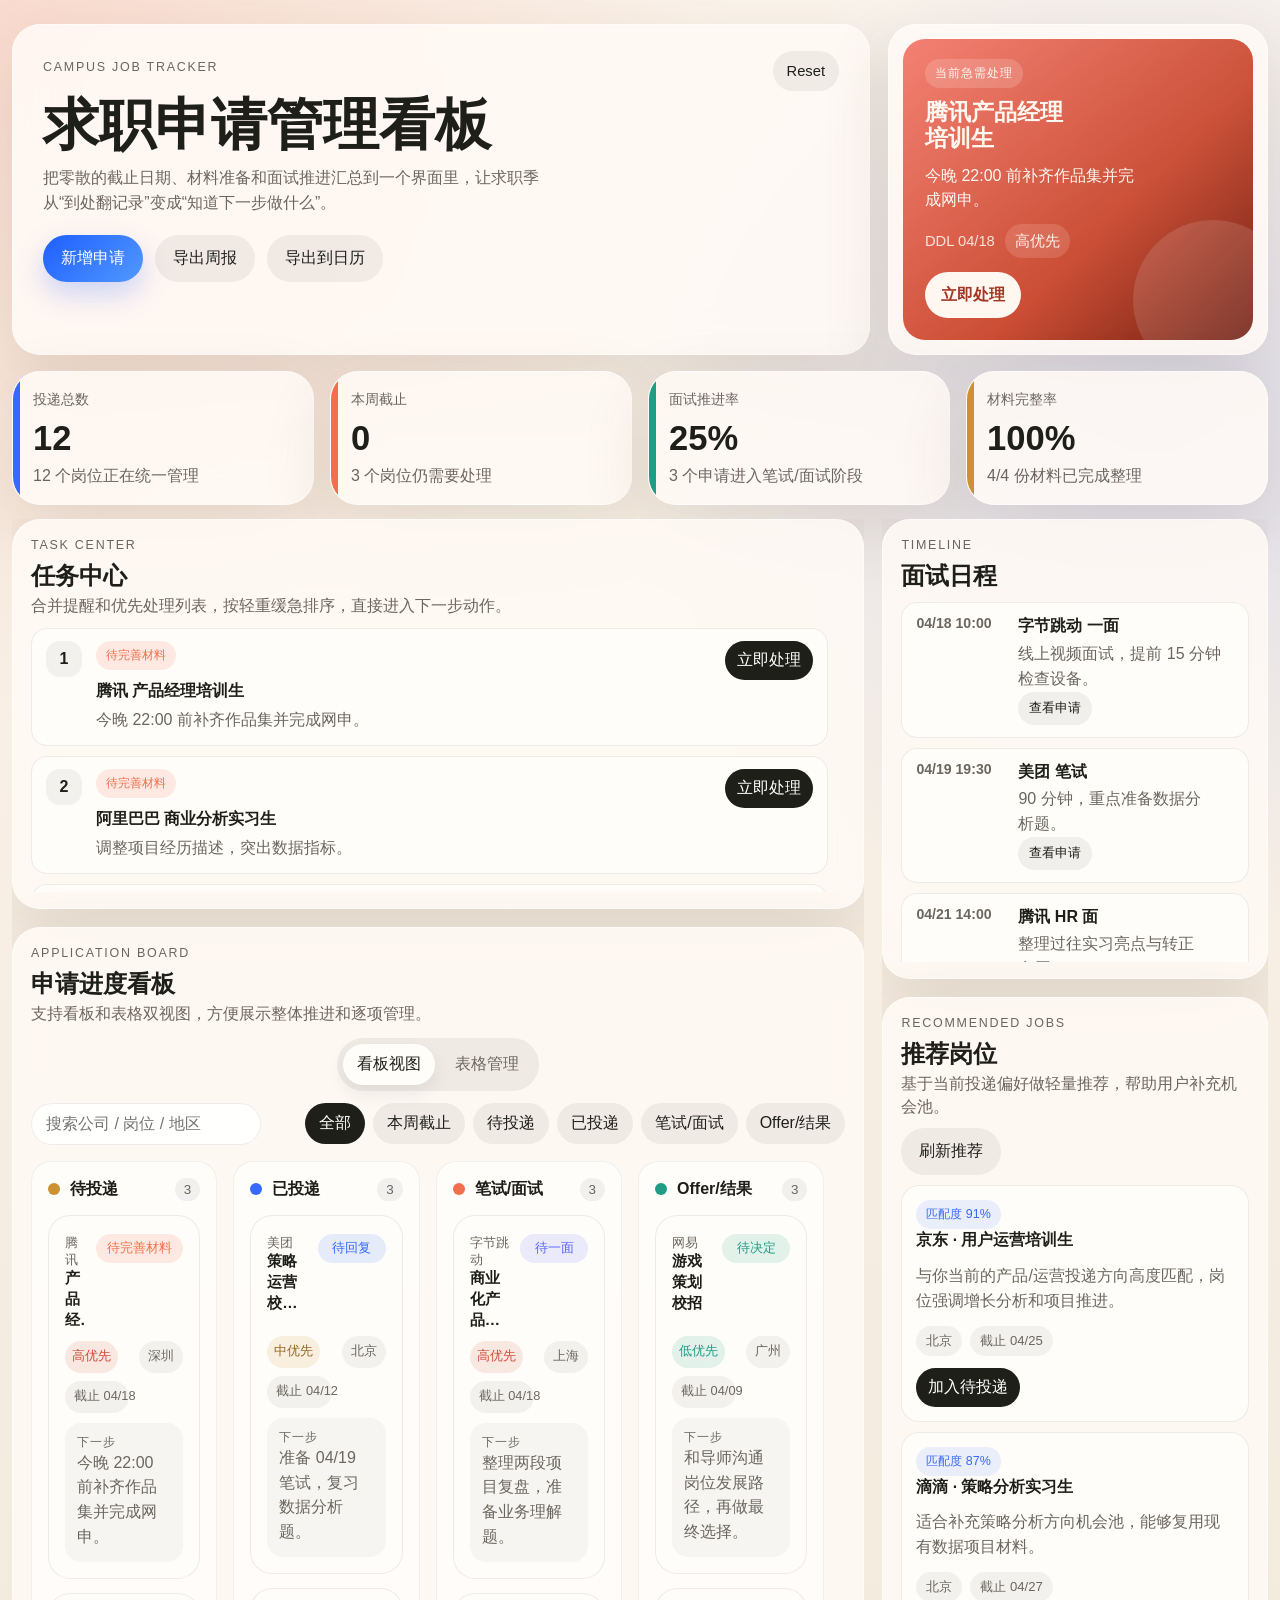
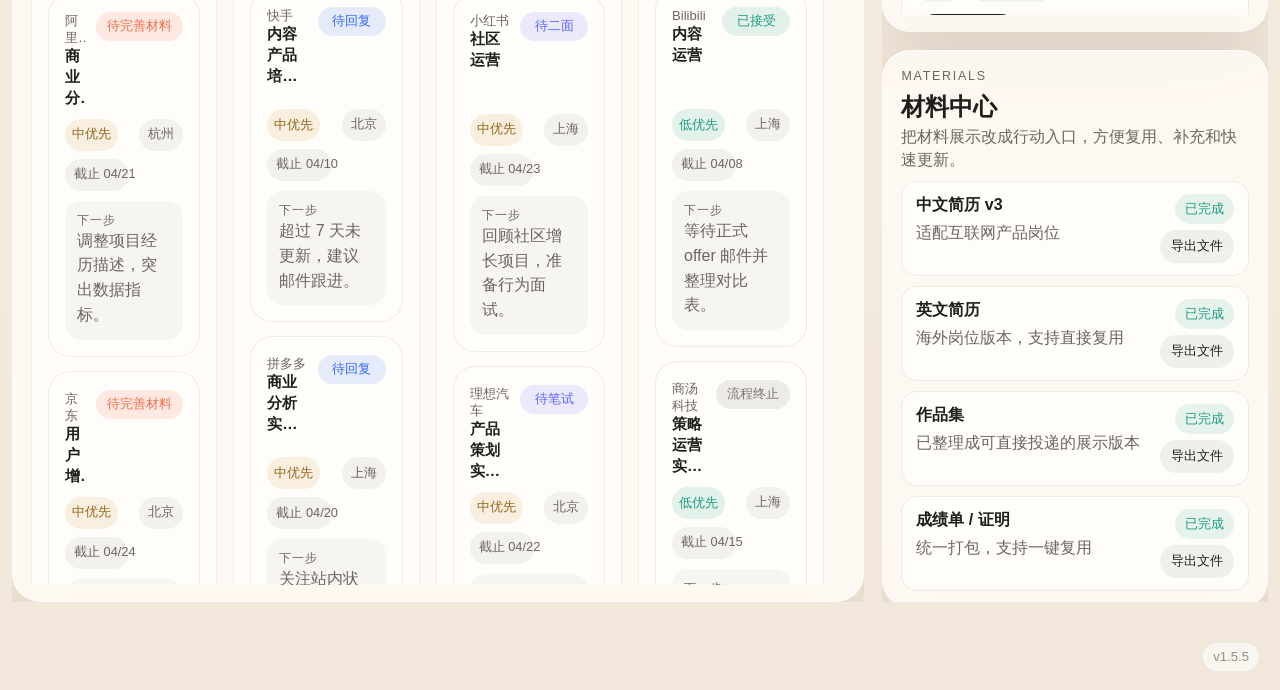
==== index.html @ 7c53e9f1 "v1.5.5" ====
<!DOCTYPE html>
<html lang="zh-CN">
  <head>
    <meta charset="UTF-8" />
    <meta name="viewport" content="width=device-width, initial-scale=1.0" />
    <title>求职申请管理看板</title>
    <link rel="stylesheet" href="./styles.css" />
  </head>
  <body>
    <div class="page-shell">
      <header class="hero">
        <div class="hero__copy">
          <div class="hero__topbar">
            <p class="eyebrow">Campus Job Tracker</p>
            <button class="ghost-btn ghost-btn--compact" id="restoreDefaultsBtn" type="button">Reset</button>
          </div>
          <h1>求职申请管理看板</h1>
          <p class="hero__lead">
            把零散的截止日期、材料准备和面试推进汇总到一个界面里，让求职季从“到处翻记录”变成“知道下一步做什么”。
          </p>
          <div class="hero__actions">
            <button class="primary-btn" id="addApplicationBtn" type="button">新增申请</button>
            <button class="ghost-btn" id="exportReportBtn" type="button">导出周报</button>
            <button class="ghost-btn" id="exportCalendarBtn" type="button">导出到日历</button>
          </div>
        </div>

        <aside class="hero__panel">
          <div class="pulse-card">
            <span class="pulse-card__label">当前急需处理</span>
            <strong id="urgentCardTitle">腾讯产品经理培训生</strong>
            <p id="urgentCardDesc">距离网申截止还有 18 小时，作品集仍待上传。</p>
            <div class="pulse-card__meta">
              <span id="urgentCardDeadline">DDL 04/18</span>
              <span class="pulse-card__priority" id="urgentCardPriority">高优先</span>
            </div>
            <div class="pulse-card__actions">
              <button class="pulse-btn" id="focusUrgentBtn" type="button">立即处理</button>
            </div>
          </div>
        </aside>
      </header>

      <main class="dashboard">
        <section class="metrics" aria-label="核心指标">
          <article class="metric-card metric-card--interactive accent-blue" data-metric-filter="all" role="button" tabindex="0">
            <span class="metric-card__label">投递总数</span>
            <strong id="metricTotalValue">0</strong>
            <p id="metricTotalDesc">当前看板中的全部申请岗位</p>
          </article>
          <article class="metric-card metric-card--interactive accent-coral" data-metric-filter="week" role="button" tabindex="0">
            <span class="metric-card__label">本周截止</span>
            <strong id="metricDeadlineValue">0</strong>
            <p id="metricDeadlineDesc">本周内到期的申请岗位</p>
          </article>
          <article class="metric-card metric-card--interactive accent-mint" data-metric-filter="interview" role="button" tabindex="0">
            <span class="metric-card__label">面试推进率</span>
            <strong id="metricInterviewValue">0%</strong>
            <p id="metricInterviewDesc">进入笔试/面试阶段的申请占比</p>
          </article>
          <article class="metric-card accent-gold">
            <span class="metric-card__label">材料完整率</span>
            <strong id="metricMaterialsValue">0%</strong>
            <p id="metricMaterialsDesc">全部申请材料的完成进度</p>
          </article>
        </section>

        <section class="workspace-grid">
          <div class="left-rail">
            <section class="panel" id="taskCenterPanel">
              <div class="panel__head">
                <div>
                  <p class="section-kicker">Task Center</p>
                  <h2>任务中心</h2>
                  <p class="panel__subcopy">合并提醒和优先处理列表，按轻重缓急排序，直接进入下一步动作。</p>
                </div>
              </div>
              <div class="task-list" id="taskList"></div>
            </section>

            <section class="panel" id="applicationBoardPanel">
              <div class="panel__head">
                <div class="panel__title-block">
                  <p class="section-kicker">Application Board</p>
                  <h2>申请进度看板</h2>
                  <p class="panel__subcopy">支持看板和表格双视图，方便展示整体推进和逐项管理。</p>
                </div>
                <div class="panel__controls">
                  <div class="view-switch" id="viewSwitch">
                    <button class="view-switch__btn active" data-view="board" type="button">看板视图</button>
                    <button class="view-switch__btn" data-view="table" type="button">表格管理</button>
                  </div>
                </div>
              </div>

              <div class="data-view is-active" id="boardView">
                <div class="board-swipe-hint" aria-hidden="true">
                  <span class="board-swipe-hint__icon">↔</span>
                  <span>左右滑动查看不同申请阶段</span>
                </div>
                <div class="board-scroll">
                  <div class="board" id="board"></div>
                </div>
              </div>

              <div class="data-view" id="tableView">
                <div class="toolbar toolbar--table">
                  <input id="searchInput" type="search" placeholder="搜索公司 / 岗位 / 地区" />
                  <div class="chip-group" id="filterGroup">
                    <button class="chip active" data-filter="all" type="button">全部</button>
                    <button class="chip" data-filter="wishlist" type="button">待投递</button>
                    <button class="chip" data-filter="applied" type="button">已投递</button>
                    <button class="chip" data-filter="interview" type="button">笔试/面试</button>
                    <button class="chip" data-filter="offer" type="button">Offer/结果</button>
                  </div>
                </div>
                <div class="table-shell">
                  <table class="application-table">
                    <thead>
                      <tr>
                        <th>公司</th>
                        <th>岗位 / 工作</th>
                        <th>
                          <button class="table-sort" data-sort-key="deadline" type="button">
                            Due Date
                            <span class="table-sort__icon" data-sort-icon="deadline">↕</span>
                          </button>
                        </th>
                        <th>
                          <button class="table-sort" data-sort-key="stage" type="button">
                            进度
                            <span class="table-sort__icon" data-sort-icon="stage">↕</span>
                          </button>
                        </th>
                        <th>下一步</th>
                        <th>
                          <button class="table-sort" data-sort-key="priority" type="button">
                            优先级
                            <span class="table-sort__icon" data-sort-icon="priority">↕</span>
                          </button>
                        </th>
                      </tr>
                    </thead>
                    <tbody id="tableBody"></tbody>
                  </table>
                </div>
              </div>
            </section>

          </div>

          <div class="right-rail">
            <section class="panel" id="timelinePanel">
              <div class="panel__head">
                <div>
                  <p class="section-kicker">Timeline</p>
                  <h2>面试日程</h2>
                </div>
              </div>
              <div class="timeline">
                <article class="timeline-item">
                  <span class="timeline-item__time">04/18 10:00</span>
                  <div>
                    <strong>字节跳动 一面</strong>
                    <p>线上视频面试，提前 15 分钟设备检查</p>
                    <button class="mini-action" data-open-detail-key="字节跳动-商业化产品经理" type="button">查看申请</button>
                  </div>
                </article>
                <article class="timeline-item">
                  <span class="timeline-item__time">04/19 19:30</span>
                  <div>
                    <strong>美团 笔试</strong>
                    <p>90 分钟，重点准备数据分析题</p>
                    <button class="mini-action" data-open-detail-key="美团-策略运营校招生" type="button">查看申请</button>
                  </div>
                </article>
                <article class="timeline-item">
                  <span class="timeline-item__time">04/21 14:00</span>
                  <div>
                    <strong>腾讯 HR 面</strong>
                    <p>整理过往实习亮点与转正意愿</p>
                    <button class="mini-action" data-open-detail-key="腾讯-产品经理培训生" type="button">查看申请</button>
                  </div>
                </article>
              </div>
            </section>

            <section class="panel" id="recommendedPanel">
              <div class="panel__head">
                <div>
                  <p class="section-kicker">Recommended Jobs</p>
                  <h2>推荐岗位</h2>
                  <p class="panel__subcopy">基于当前投递偏好做轻量推荐，帮助用户补充机会池。</p>
                </div>
                <button class="ghost-btn" id="refreshRecommendedBtn" type="button">刷新推荐</button>
              </div>
              <div class="recommended-list" id="recommendedList"></div>
            </section>

            <section class="panel" id="materialsPanel">
              <div class="panel__head">
                <div>
                  <p class="section-kicker">Materials</p>
                  <h2>材料中心</h2>
                  <p class="panel__subcopy">把材料展示改成行动入口，方便复用、补充和快速更新。</p>
                </div>
              </div>
              <div class="materials-list">
                <article class="material-item">
                  <div>
                    <strong>中文简历 v3</strong>
                    <p>适配互联网产品岗位</p>
                  </div>
                  <div class="material-item__side">
                    <span class="status-tag ready">已完成</span>
                    <button class="mini-action" data-material-action="export-resume-cn" type="button">导出文件</button>
                  </div>
                </article>
                <article class="material-item">
                  <div>
                    <strong>英文简历</strong>
                    <p>海外岗位版本，支持直接复用</p>
                  </div>
                  <div class="material-item__side">
                    <span class="status-tag ready">已完成</span>
                    <button class="mini-action" data-material-action="export-resume-en" type="button">导出文件</button>
                  </div>
                </article>
                <article class="material-item">
                  <div>
                    <strong>作品集</strong>
                    <p>已整理成可直接投递的展示版本</p>
                  </div>
                  <div class="material-item__side">
                    <span class="status-tag ready">已完成</span>
                    <button class="mini-action" data-material-action="export-portfolio" type="button">导出文件</button>
                  </div>
                </article>
                <article class="material-item">
                  <div>
                    <strong>成绩单 / 证明</strong>
                    <p>统一打包，支持一键复用</p>
                  </div>
                  <div class="material-item__side">
                    <span class="status-tag ready">已完成</span>
                    <button class="mini-action" data-material-action="export-proofs" type="button">导出文件</button>
                  </div>
                </article>
              </div>
            </section>
          </div>
        </section>

      </main>
    </div>

    <template id="cardTemplate">
      <article class="job-card">
        <div class="job-card__top">
          <div>
            <p class="job-card__company"></p>
            <h3 class="job-card__role"></h3>
          </div>
          <span class="job-card__badge"></span>
        </div>
        <div class="job-card__meta">
          <span class="job-card__priority"></span>
          <span class="job-card__city"></span>
          <span class="job-card__deadline"></span>
        </div>
        <div class="job-card__next">
          <span class="job-card__next-label">下一步</span>
          <p class="job-card__next-text"></p>
        </div>
      </article>
    </template>

    <dialog class="modal" id="applicationModal">
      <form class="modal__card" id="applicationForm" method="dialog">
        <div class="modal__head">
          <div>
            <p class="section-kicker">Quick Add</p>
            <h2>新增申请</h2>
          </div>
          <button class="modal__close" id="closeModalBtn" type="button" aria-label="关闭">×</button>
        </div>

        <div class="modal__grid">
          <label class="field">
            <span>公司</span>
            <input name="company" type="text" placeholder="例如：京东" required />
          </label>
          <label class="field">
            <span>岗位 / 工作</span>
            <input name="role" type="text" placeholder="例如：产品运营实习生" required />
          </label>
          <label class="field">
            <span>城市</span>
            <input name="city" type="text" placeholder="例如：北京" />
          </label>
          <label class="field">
            <span>Due Date</span>
            <input name="deadline" type="date" />
          </label>
          <label class="field">
            <span>阶段</span>
            <select name="stage" required>
              <option value="wishlist">待投递</option>
              <option value="applied">已投递</option>
              <option value="interview">笔试/面试</option>
              <option value="offer">Offer/结果</option>
            </select>
          </label>
          <label class="field">
            <span>当前状态</span>
            <select name="badge" id="applicationBadgeSelect" required>
              <option value="">请选择</option>
            </select>
          </label>
          <label class="field">
            <span>联系人</span>
            <input name="contact" type="text" placeholder="例如：校招 HR / 邮箱" />
          </label>
          <label class="field">
            <span>岗位链接</span>
            <input name="jdLink" type="url" placeholder="https://example.com/job" />
          </label>
          <label class="field field--full">
            <span>下一步动作</span>
            <textarea name="nextStep" rows="3" placeholder="例如：今晚完成作品集补充并提交网申"></textarea>
          </label>
          <label class="field field--full">
            <span>备注</span>
            <textarea name="notes" rows="3" placeholder="例如：记录岗位匹配点、投递渠道或后续提醒"></textarea>
          </label>
        </div>

        <div class="modal__actions">
          <button class="ghost-btn" id="cancelModalBtn" type="button">取消</button>
          <button class="primary-btn" type="submit">保存到看板</button>
        </div>
      </form>
    </dialog>

    <div class="toast" id="successToast" role="status" aria-live="polite">
      <span class="toast__icon">✓</span>
      <span class="toast__text">已添加成功</span>
    </div>

    <dialog class="drawer" id="detailsDrawer">
      <div class="drawer__panel">
        <div class="drawer__head">
          <div>
            <p class="section-kicker">Application Detail</p>
            <h2 id="drawerTitle">公司详情</h2>
          </div>
          <div class="drawer__head-actions">
            <button class="ghost-btn" id="drawerEditToggleBtn" type="button">修改信息</button>
            <button class="drawer__close" id="closeDrawerBtn" type="button" aria-label="关闭">×</button>
          </div>
        </div>
        <div class="drawer__meta" id="drawerMeta"></div>
        <div class="drawer__section">
          <h3>投递信息</h3>
          <div class="drawer__grid">
            <article>
              <span>投递渠道</span>
              <strong id="drawerChannel"></strong>
            </article>
            <article>
              <span>联系人</span>
              <strong id="drawerContact"></strong>
            </article>
            <article>
              <span>岗位链接</span>
              <a id="drawerLink" href="#" target="_blank" rel="noreferrer">查看 JD</a>
            </article>
            <article>
              <span>当前阶段</span>
              <strong id="drawerStage"></strong>
            </article>
          </div>
        </div>
        <div class="drawer__section" id="drawerOverviewSection">
          <h3>当前进展</h3>
          <div class="drawer__overview" id="drawerOverviewView">
            <article>
              <span>当前状态</span>
              <strong id="drawerBadgeView"></strong>
            </article>
            <article>
              <span>优先级</span>
              <strong id="drawerPriorityView"></strong>
            </article>
            <article class="drawer__overview--full">
              <span>下一步动作</span>
              <p id="drawerNextStepView"></p>
            </article>
          </div>
          <div class="drawer__overview drawer__overview--edit" id="drawerOverviewEdit" hidden>
            <label class="field">
              <span>申请阶段</span>
              <select id="drawerStageSelect">
                <option value="wishlist">待投递</option>
                <option value="applied">已投递</option>
                <option value="interview">笔试/面试</option>
                <option value="offer">Offer/结果</option>
              </select>
            </label>
            <label class="field">
              <span>截止日期</span>
              <input id="drawerDeadlineInput" type="date" />
            </label>
            <label class="field">
              <span>当前状态</span>
              <select id="drawerBadgeSelect">
                <option value="">请选择</option>
              </select>
            </label>
            <label class="field">
              <span>优先级</span>
              <select id="drawerPrioritySelect">
                <option value="urgent">高优先</option>
                <option value="mid">中优先</option>
                <option value="low">低优先</option>
              </select>
            </label>
            <label class="field">
              <span>联系人</span>
              <input id="drawerContactInput" type="text" placeholder="填写联系人或渠道备注" />
            </label>
            <label class="field">
              <span>岗位链接</span>
              <input id="drawerLinkInput" type="url" placeholder="https://example.com/job" />
            </label>
            <label class="field field--full">
              <span>下一步动作</span>
              <textarea id="drawerNextStepInput" rows="3" placeholder="填写当前最重要的下一步动作"></textarea>
            </label>
          </div>
        </div>
        <div class="drawer__section" id="drawerNotesSection">
          <h3>备注</h3>
          <p class="drawer__notes" id="drawerNotes"></p>
          <textarea class="drawer__notes-input" id="drawerNotesInput" rows="4" hidden></textarea>
        </div>
        <div class="drawer__actions" id="drawerActions" hidden>
          <button class="danger-btn" id="drawerDeleteBtn" type="button">删除岗位</button>
          <button class="ghost-btn" id="drawerResetBtn" type="button">重置改动</button>
          <button class="primary-btn" id="drawerSaveBtn" type="button">保存更改</button>
        </div>
      </div>
    </dialog>

    <dialog class="confirm-modal" id="deleteConfirmModal">
      <div class="confirm-modal__card">
        <p class="section-kicker">Confirm Delete</p>
        <h2>确认删除这个岗位？</h2>
        <p class="confirm-modal__text" id="deleteConfirmText">删除后将从看板、表格和任务中心中移除。</p>
        <div class="confirm-modal__actions">
          <button class="ghost-btn" id="cancelDeleteBtn" type="button">取消</button>
          <button class="danger-btn" id="confirmDeleteBtn" type="button">确认删除</button>
        </div>
      </div>
    </dialog>

    <footer class="site-version" aria-label="Version">
      <span>v1.5.5</span>
    </footer>

    <script src="./script.js"></script>
  </body>
</html>
---- styles.css ----
:root {
  --bg: #f6f0e8;
  --surface: rgba(255, 250, 245, 0.88);
  --surface-strong: #fffdf9;
  --ink: #1f1f1a;
  --muted: #6b665f;
  --line: rgba(42, 33, 21, 0.08);
  --blue: #3768ff;
  --coral: #f26f4d;
  --mint: #1e9c84;
  --gold: #cc9232;
  --danger: #ce4c39;
  --shadow: 0 24px 70px rgba(73, 44, 17, 0.12);
  --radius-xl: 28px;
  --radius-lg: 22px;
  --radius-md: 16px;
  --radius-sm: 999px;
  --font-sans: "IBM Plex Sans", "Noto Sans SC", "PingFang SC", "Microsoft YaHei", sans-serif;
}

* {
  box-sizing: border-box;
}

body {
  margin: 0;
  min-height: 100vh;
  font-family: var(--font-sans);
  color: var(--ink);
  background:
    radial-gradient(circle at top left, rgba(242, 111, 77, 0.18), transparent 28%),
    radial-gradient(circle at 90% 18%, rgba(55, 104, 255, 0.14), transparent 24%),
    linear-gradient(180deg, #fbf4eb 0%, #f1e7da 100%);
}

button,
input {
  font: inherit;
}

textarea,
select {
  font: inherit;
}

.page-shell {
  width: min(1480px, calc(100vw - 24px));
  margin: 24px auto 40px;
}

.page-shell,
.hero,
.workspace-grid,
.left-rail,
.right-rail,
.panel,
.hero__copy,
.hero__panel {
  min-width: 0;
}

.hero {
  display: grid;
  grid-template-columns: minmax(0, 1.3fr) minmax(280px, 380px);
  gap: 18px;
  align-items: stretch;
  margin-bottom: 16px;
}

.hero__copy,
.hero__panel,
.panel,
.metric-card {
  backdrop-filter: blur(18px);
  background: var(--surface);
  border: 1px solid rgba(255, 255, 255, 0.55);
  border-radius: var(--radius-xl);
  box-shadow: var(--shadow);
}

.hero__copy {
  padding: 26px 30px 24px;
}

.hero__topbar {
  display: flex;
  align-items: center;
  justify-content: space-between;
  gap: 12px;
  margin-bottom: 8px;
}

.eyebrow,
.section-kicker {
  margin: 0 0 8px;
  font-size: 0.78rem;
  letter-spacing: 0.14em;
  text-transform: uppercase;
  color: var(--muted);
}

.hero h1,
.panel h2 {
  margin: 0;
}

.hero h1 {
  font-size: clamp(2.2rem, 4.4vw, 4rem);
  line-height: 0.92;
  max-width: none;
  white-space: nowrap;
}

.hero__lead {
  max-width: 56ch;
  margin: 14px 0 0;
  color: var(--muted);
  font-size: 1rem;
  line-height: 1.58;
  text-wrap: pretty;
}

.hero__actions {
  display: flex;
  flex-wrap: wrap;
  gap: 12px;
  margin-top: 20px;
}

.primary-btn,
.ghost-btn,
.danger-btn,
.text-btn,
.chip {
  border: none;
  cursor: pointer;
  transition: transform 180ms ease, background 180ms ease, color 180ms ease, box-shadow 180ms ease;
}

.primary-btn,
.ghost-btn,
.danger-btn {
  padding: 13px 18px;
  border-radius: var(--radius-sm);
}

.primary-btn {
  color: #fff;
  background: linear-gradient(135deg, #1f5eff, #5199ff);
  box-shadow: 0 12px 28px rgba(55, 104, 255, 0.25);
}

.ghost-btn {
  color: var(--ink);
  background: rgba(31, 31, 26, 0.06);
}

.ghost-btn--compact {
  padding: 9px 14px;
  min-height: 40px;
  font-size: 0.92rem;
  white-space: nowrap;
}

.danger-btn {
  color: #fff;
  background: linear-gradient(135deg, #d54e3b, #b63627);
  box-shadow: 0 12px 28px rgba(181, 54, 39, 0.2);
}

.primary-btn:hover,
.ghost-btn:hover,
.danger-btn:hover,
.text-btn:hover,
.chip:hover {
  transform: translateY(-1px);
}

.hero__panel {
  padding: 14px;
  display: flex;
}

.pulse-card {
  width: 100%;
  display: grid;
  grid-template-rows: auto auto 1fr auto auto;
  gap: 12px;
  align-content: start;
  min-height: 100%;
  padding: 20px 22px 22px;
  border-radius: calc(var(--radius-xl) - 6px);
  color: #fff8f1;
  background:
    linear-gradient(150deg, rgba(255, 255, 255, 0.14), rgba(255, 255, 255, 0)),
    linear-gradient(135deg, #f16c5c, #c8452b 60%, #6d1e11 100%);
  position: relative;
  overflow: hidden;
}

.pulse-card::after {
  content: "";
  position: absolute;
  inset: auto -40px -40px auto;
  width: 160px;
  height: 160px;
  border-radius: 50%;
  background: rgba(255, 255, 255, 0.12);
}

.pulse-card__label {
  display: inline-flex;
  width: fit-content;
  padding: 6px 10px;
  border-radius: var(--radius-sm);
  background: rgba(255, 255, 255, 0.16);
  font-size: 0.75rem;
  letter-spacing: 0.08em;
  text-transform: uppercase;
}

.pulse-card strong {
  display: block;
  margin: 0;
  max-width: 11ch;
  font-size: 1.42rem;
  line-height: 1.14;
  text-wrap: pretty;
}

.pulse-card p {
  margin: 0;
  max-width: 24ch;
  line-height: 1.52;
  text-wrap: pretty;
}

.pulse-card__meta {
  display: flex;
  align-items: center;
  gap: 10px;
  flex-wrap: wrap;
  font-size: 0.92rem;
  color: rgba(255, 248, 241, 0.86);
}

.pulse-card__meta > span {
  min-height: 34px;
  display: inline-flex;
  align-items: center;
}

.pulse-card__priority {
  padding: 6px 10px;
  border-radius: var(--radius-sm);
  background: rgba(255, 255, 255, 0.14);
}

.pulse-card__priority.is-high {
  color: #fff4ed;
  background: rgba(255, 210, 198, 0.18);
}

.pulse-card__priority.is-mid {
  color: #fff4d8;
  background: rgba(255, 233, 179, 0.18);
}

.pulse-card__priority.is-low {
  color: #e6fff5;
  background: rgba(189, 255, 228, 0.16);
}

.pulse-card__actions {
  display: flex;
  gap: 10px;
  flex-wrap: wrap;
  margin-top: 2px;
}

.pulse-btn {
  min-height: 46px;
  padding: 11px 16px;
  border: none;
  border-radius: var(--radius-sm);
  background: #fff7f0;
  color: #a33622;
  cursor: pointer;
  font-weight: 700;
  line-height: 1;
  transition: transform 180ms ease, background 180ms ease, color 180ms ease;
}

.pulse-btn:hover {
  transform: translateY(-1px);
}

.pulse-btn--secondary {
  color: #fff8f1;
  background: rgba(255, 255, 255, 0.16);
}

.metrics {
  display: grid;
  grid-template-columns: repeat(4, minmax(0, 1fr));
  gap: 16px;
  margin-bottom: 14px;
}

.metric-card {
  padding: 18px 20px 16px;
  position: relative;
  overflow: hidden;
}

.metric-card::before {
  content: "";
  position: absolute;
  inset: 0 auto 0 0;
  width: 7px;
  border-radius: 999px;
}

.accent-blue::before {
  background: var(--blue);
}

.accent-coral::before {
  background: var(--coral);
}

.accent-mint::before {
  background: var(--mint);
}

.accent-gold::before {
  background: var(--gold);
}

.metric-card__label {
  display: inline-block;
  color: var(--muted);
  font-size: 0.88rem;
}

.metric-card strong {
  display: block;
  margin-top: 10px;
  font-size: clamp(1.8rem, 2.7vw, 2.45rem);
}

.metric-card p {
  margin: 6px 0 0;
  color: var(--muted);
  line-height: 1.5;
}

.metric-card--interactive {
  cursor: pointer;
  transition: transform 180ms ease, box-shadow 180ms ease, border-color 180ms ease;
}

.metric-card--interactive:hover {
  transform: translateY(-2px);
  box-shadow: 0 16px 32px rgba(31, 31, 26, 0.08);
}

.metric-card--interactive:focus-visible {
  outline: 3px solid rgba(55, 104, 255, 0.2);
  outline-offset: 2px;
}

.workspace-grid {
  display: grid;
  grid-template-columns: minmax(0, 2.1fr) minmax(340px, 0.95fr);
  gap: 18px;
  align-items: stretch;
  height: auto;
  min-height: 0;
}

.left-rail,
.right-rail {
  display: flex;
  flex-direction: column;
  gap: 18px;
  min-width: 0;
  min-height: 0;
  height: 100%;
  overflow: hidden;
}

#taskCenterPanel {
  flex: 0 0 390px;
}

#applicationBoardPanel {
  flex: 1 1 auto;
}

#timelinePanel,
#recommendedPanel,
#materialsPanel {
  flex: 0 0 auto;
}

.right-rail::after {
  content: "";
  flex: 1 1 auto;
  min-height: 0;
}

.panel {
  padding: 18px 18px 16px;
  min-width: 0;
  min-height: 0;
  overflow: hidden;
  display: flex;
  flex-direction: column;
}

.left-rail > *,
.right-rail > * {
  min-height: 0;
}

.panel__head {
  display: flex;
  justify-content: space-between;
  align-items: start;
  gap: 10px;
  margin-bottom: 10px;
  flex-wrap: wrap;
}

.panel__title-block,
.panel__controls,
.panel__head > div {
  min-width: 0;
}

.panel__subcopy {
  margin: 3px 0 0;
  color: var(--muted);
  line-height: 1.4;
  text-wrap: pretty;
}

#applicationBoardPanel .panel__head {
  display: grid;
  grid-template-columns: 1fr;
  justify-items: center;
  gap: 12px;
  margin-bottom: 12px;
}

#applicationBoardPanel .panel__title-block {
  justify-self: stretch;
}

#applicationBoardPanel {
  display: grid;
  grid-template-rows: auto minmax(0, 1fr);
  min-height: 0;
}

#materialsPanel {
  display: grid;
  grid-template-rows: auto minmax(0, 1fr);
  min-height: 0;
}

.panel__controls {
  display: grid;
  justify-items: center;
  gap: 12px;
  width: 100%;
}

.text-btn {
  padding: 8px 0;
  color: var(--blue);
  background: transparent;
}

.task-list {
  display: grid;
  gap: 10px;
  flex: 1;
  max-height: none;
  min-height: 0;
  overflow-y: auto;
  padding-right: 2px;
  scrollbar-gutter: stable;
}

.task-card {
  padding: 12px 14px;
  border-radius: var(--radius-md);
  background: var(--surface-strong);
  border: 1px solid var(--line);
  display: grid;
  grid-template-columns: auto minmax(0, 1fr) auto;
  gap: 14px;
  align-items: start;
}

.task-card__rank {
  width: 36px;
  height: 36px;
  display: grid;
  place-items: center;
  border-radius: 14px;
  background: rgba(31, 31, 26, 0.05);
  font-weight: 700;
}

.task-card__meta {
  min-width: 0;
}

.task-card__type {
  display: inline-flex;
  padding: 6px 10px;
  border-radius: var(--radius-sm);
  font-size: 0.78rem;
}

.task-card__type.deadline {
  color: var(--danger);
  background: rgba(206, 76, 57, 0.12);
}

.task-card__type.interview {
  color: var(--coral);
  background: rgba(242, 111, 77, 0.13);
}

.task-card__type.followup {
  color: #93671f;
  background: rgba(204, 146, 50, 0.13);
}

.task-card__type.attention {
  color: var(--coral);
  background: rgba(242, 111, 77, 0.14);
}

.task-card__type.applied {
  color: var(--blue);
  background: rgba(55, 104, 255, 0.12);
}

.task-card__type.interview {
  color: #5a63ff;
  background: rgba(90, 99, 255, 0.12);
}

.task-card__type.offer {
  color: var(--mint);
  background: rgba(30, 156, 132, 0.12);
}

.task-card__type.stopped {
  color: #7b756d;
  background: rgba(31, 31, 26, 0.08);
}

.task-card__title {
  margin: 10px 0 0;
  font-size: 1rem;
  line-height: 1.4;
}

.task-card__desc {
  margin: 6px 0 0;
  color: var(--muted);
  line-height: 1.55;
}

.task-card__action {
  padding: 9px 12px;
  border: none;
  border-radius: var(--radius-sm);
  background: var(--ink);
  color: #fff;
  cursor: pointer;
  white-space: nowrap;
}

.priority-list {
  display: grid;
  gap: 12px;
}

.priority-item {
  display: grid;
  grid-template-columns: auto 1fr auto;
  gap: 14px;
  align-items: center;
  padding: 14px 16px;
  border-radius: var(--radius-md);
  background: var(--surface-strong);
  border: 1px solid var(--line);
}

.priority-item__rank {
  width: 36px;
  height: 36px;
  display: grid;
  place-items: center;
  border-radius: 14px;
  background: rgba(31, 31, 26, 0.05);
  font-weight: 700;
}

.priority-item p,
.priority-item h3,
.job-card p,
.job-card h3,
.timeline-item p,
.timeline-item strong,
.material-item p,
.material-item strong,
.insight-item p,
.insight-item strong,
.strategy-grid p,
.strategy-grid strong {
  margin: 0;
}

.priority-item h3 {
  font-size: 1rem;
  line-height: 1.4;
  overflow-wrap: anywhere;
  text-wrap: pretty;
}

.priority-item > div,
.material-item > div,
.job-card__top > div {
  min-width: 0;
}

.priority-item p {
  margin-top: 5px;
  color: var(--muted);
  line-height: 1.5;
  text-wrap: pretty;
}

.priority-item__tag {
  padding: 8px 12px;
  border-radius: var(--radius-sm);
  font-size: 0.85rem;
}

.priority-item__tag.high {
  background: rgba(206, 76, 57, 0.12);
  color: var(--danger);
}

.priority-item__tag.mid {
  background: rgba(204, 146, 50, 0.12);
  color: #93671f;
}

.toolbar {
  display: flex;
  align-items: center;
  gap: 12px;
  flex-wrap: wrap;
  justify-content: flex-end;
  min-width: 0;
}

.toolbar--table {
  justify-content: space-between;
  margin-bottom: 16px;
  width: 100%;
}

.toolbar--board {
  justify-content: space-between;
  margin-bottom: 16px;
  width: 100%;
}

.toolbar--board .chip-group,
.toolbar--table .chip-group {
  justify-content: flex-end;
}

.toolbar input {
  min-width: 220px;
  padding: 11px 14px;
  border-radius: var(--radius-sm);
  border: 1px solid var(--line);
  background: rgba(255, 255, 255, 0.9);
  outline: none;
}

.toolbar input:focus {
  border-color: rgba(55, 104, 255, 0.4);
  box-shadow: 0 0 0 4px rgba(55, 104, 255, 0.1);
}

.chip-group {
  display: flex;
  flex-wrap: wrap;
  gap: 8px;
}

.chip {
  padding: 10px 14px;
  border-radius: var(--radius-sm);
  background: rgba(31, 31, 26, 0.06);
  color: var(--ink);
}

.chip.active {
  background: var(--ink);
  color: #fff;
}

.view-switch {
  display: inline-flex;
  gap: 6px;
  padding: 6px;
  border-radius: var(--radius-sm);
  background: rgba(31, 31, 26, 0.06);
  justify-self: center;
}

.view-switch__btn {
  padding: 10px 14px;
  border: none;
  border-radius: var(--radius-sm);
  background: transparent;
  color: var(--muted);
  cursor: pointer;
  transition: background 180ms ease, color 180ms ease, transform 180ms ease;
}

.view-switch__btn.active {
  background: var(--surface-strong);
  color: var(--ink);
  box-shadow: 0 8px 18px rgba(31, 31, 26, 0.08);
}

.data-view {
  display: none;
  min-width: 0;
  min-height: 0;
}

.data-view.is-active {
  display: flex;
  flex-direction: column;
  flex: 1;
  min-height: 0;
  overflow: hidden;
}

#boardView,
#tableView {
  flex: 1;
  min-height: 0;
}

.board-swipe-hint {
  display: none;
}

.board-scroll {
  flex: 1 1 auto;
  min-height: 0;
}

.board {
  display: grid;
  grid-template-columns: repeat(4, minmax(0, 1fr));
  gap: 16px;
  flex: 1 1 auto;
  height: 100%;
  min-height: 840px;
  max-height: none;
  overflow-y: auto;
  overflow-x: hidden;
  padding-right: 6px;
  min-width: 0;
  scrollbar-gutter: stable;
  align-items: start;
}

.table-shell {
  flex: 1;
  height: 100%;
  min-height: 0;
  overflow: auto;
}

.board-column {
  min-width: 0;
  padding: 16px;
  border-radius: 20px;
  background: rgba(255, 255, 255, 0.6);
  border: 1px solid rgba(31, 31, 26, 0.06);
  display: grid;
  grid-template-rows: auto 1fr;
  align-content: start;
}

.board-column__head {
  display: flex;
  justify-content: space-between;
  align-items: center;
  gap: 8px;
  margin-bottom: 14px;
}

.board-column__title {
  display: flex;
  align-items: center;
  gap: 10px;
  font-weight: 700;
}

.board-column__dot {
  width: 12px;
  height: 12px;
  border-radius: 50%;
}

.board-column__count {
  padding: 4px 9px;
  border-radius: var(--radius-sm);
  font-size: 0.84rem;
  color: var(--muted);
  background: rgba(31, 31, 26, 0.06);
}

.column-stack {
  display: grid;
  gap: 14px;
  align-content: start;
  grid-auto-rows: minmax(252px, auto);
}

.job-card {
  padding: 18px 16px 16px;
  border-radius: 22px;
  background: var(--surface-strong);
  border: 1px solid var(--line);
  transition: transform 180ms ease, box-shadow 180ms ease;
  display: grid;
  grid-template-rows: auto auto 1fr;
  gap: 10px;
  align-content: start;
  min-height: 252px;
  height: 100%;
  overflow: hidden;
  cursor: pointer;
}

.job-card:hover {
  transform: translateY(-2px);
  box-shadow: 0 14px 32px rgba(31, 31, 26, 0.08);
}

.job-card__top {
  display: grid;
  grid-template-columns: minmax(0, 1fr) auto;
  gap: 10px;
  align-items: start;
  min-height: 92px;
}

.job-card__company {
  font-size: 0.82rem;
  color: var(--muted);
  min-height: 16px;
  line-height: 1.3;
  display: -webkit-box;
  -webkit-line-clamp: 2;
  -webkit-box-orient: vertical;
  overflow: hidden;
}

.job-card__role {
  margin-top: 6px;
  font-size: 0.96rem;
  line-height: 1.36;
  min-height: 4.08em;
  display: -webkit-box;
  -webkit-line-clamp: 3;
  -webkit-box-orient: vertical;
  overflow: hidden;
  text-wrap: pretty;
}

.job-card__badge,
.status-tag {
  display: inline-flex;
  align-items: center;
  justify-content: center;
  padding: 6px 10px;
  border-radius: var(--radius-sm);
  font-size: 0.82rem;
  white-space: nowrap;
}

.job-card__badge {
  flex-shrink: 0;
  min-width: 68px;
  padding: 6px 11px;
  font-size: 0.79rem;
}

.job-card__badge.is-attention {
  color: var(--coral);
  background: rgba(242, 111, 77, 0.14);
}

.job-card__badge.is-applied {
  color: var(--blue);
  background: rgba(55, 104, 255, 0.12);
}

.job-card__badge.is-interview {
  color: #5a63ff;
  background: rgba(90, 99, 255, 0.12);
}

.job-card__badge.is-offer {
  color: var(--mint);
  background: rgba(30, 156, 132, 0.12);
}

.job-card__badge.is-stopped {
  color: #7b756d;
  background: rgba(31, 31, 26, 0.08);
}

.job-card__meta {
  display: grid;
  grid-template-columns: repeat(2, minmax(0, max-content));
  gap: 8px 10px;
  color: var(--muted);
  font-size: 0.8rem;
  min-height: 72px;
  align-content: start;
  justify-content: start;
}

.job-card__meta span {
  min-height: 32px;
  padding: 6px 9px;
  border-radius: var(--radius-sm);
  background: rgba(31, 31, 26, 0.05);
  display: inline-flex;
  align-items: center;
  justify-content: flex-start;
  white-space: nowrap;
}

.job-card__priority {
  padding: 6px 7px !important;
  justify-content: flex-start;
  line-height: 1;
  letter-spacing: 0;
  width: fit-content;
}

.meta-pill,
.drawer-pill {
  display: inline-flex;
  align-items: center;
  justify-content: center;
  padding: 6px 10px;
  border-radius: var(--radius-sm);
  background: rgba(31, 31, 26, 0.06);
  color: var(--ink);
}

.job-card__priority.is-high,
.drawer-pill.is-high {
  color: var(--danger);
  background: rgba(206, 76, 57, 0.12);
}

.job-card__priority.is-mid,
.drawer-pill.is-mid {
  color: #93671f;
  background: rgba(204, 146, 50, 0.13);
}

.job-card__priority.is-low,
.drawer-pill.is-low {
  color: var(--mint);
  background: rgba(30, 156, 132, 0.12);
}

.job-card__priority.is-high,
.meta-pill.is-high,
.drawer-pill.is-high {
  color: var(--danger);
  background: rgba(206, 76, 57, 0.12);
}

.job-card__priority.is-mid,
.meta-pill.is-mid,
.drawer-pill.is-mid {
  color: #93671f;
  background: rgba(204, 146, 50, 0.13);
}

.job-card__priority.is-low,
.meta-pill.is-low,
.drawer-pill.is-low {
  color: var(--mint);
  background: rgba(30, 156, 132, 0.12);
}

.job-card__next {
  padding: 12px 12px 12px;
  border-radius: 16px;
  background: rgba(31, 31, 26, 0.035);
  display: grid;
  align-content: start;
  min-height: 112px;
  overflow: hidden;
}

.job-card__next-label {
  display: inline-block;
  font-size: 0.74rem;
  letter-spacing: 0.08em;
  text-transform: uppercase;
  color: var(--muted);
}

.job-card__next-text {
  margin: 6px 0 0;
  color: var(--muted);
  line-height: 1.55;
  display: -webkit-box;
  -webkit-line-clamp: 4;
  -webkit-box-orient: vertical;
  overflow: hidden;
  text-wrap: pretty;
}

.recommended-list {
  display: grid;
  gap: 10px;
  flex: 0 0 auto;
  min-height: 0;
  overflow-y: auto;
  max-height: 430px;
}

.materials-list {
  flex: 1;
  min-height: 0;
  overflow-y: auto;
}

.timeline {
  flex: 0 0 auto;
  min-height: 0;
  overflow-y: auto;
  max-height: 360px;
}

.recommended-item {
  padding: 14px;
  border-radius: 18px;
  background: var(--surface-strong);
  border: 1px solid var(--line);
  display: grid;
  gap: 12px;
}

.recommended-item__top {
  display: flex;
  justify-content: space-between;
  gap: 10px;
  align-items: start;
}

.recommended-item__match {
  display: inline-flex;
  padding: 6px 10px;
  border-radius: var(--radius-sm);
  font-size: 0.78rem;
  color: var(--blue);
  background: rgba(55, 104, 255, 0.1);
}

.recommended-item__title {
  margin: 0;
  font-size: 0.98rem;
  line-height: 1.45;
}

.recommended-item__desc {
  margin: 0;
  color: var(--muted);
  line-height: 1.55;
  text-wrap: pretty;
}

.recommended-item__meta {
  display: flex;
  gap: 8px;
  flex-wrap: wrap;
}

.recommended-item__meta span {
  padding: 6px 10px;
  border-radius: var(--radius-sm);
  background: rgba(31, 31, 26, 0.05);
  color: var(--muted);
  font-size: 0.82rem;
}

.recommended-action {
  padding: 9px 12px;
  border: none;
  border-radius: var(--radius-sm);
  background: var(--ink);
  color: #fff;
  cursor: pointer;
  justify-self: start;
}

.recommended-action:disabled {
  background: rgba(31, 31, 26, 0.08);
  color: var(--muted);
  cursor: default;
}

.materials-list,
.timeline,
.insight-list {
  display: grid;
  gap: 10px;
}

.material-item,
.timeline-item,
.insight-item {
  padding: 12px 14px;
  border-radius: var(--radius-md);
  background: var(--surface-strong);
  border: 1px solid var(--line);
}

.material-item {
  display: grid;
  grid-template-columns: minmax(0, 1fr) auto;
  gap: 14px;
  align-items: start;
  overflow: hidden;
}

.material-item > div:first-child {
  min-width: 0;
}

.material-item__side {
  display: grid;
  gap: 6px;
  justify-items: end;
  flex-shrink: 0;
}

.material-item p,
.timeline-item p,
.insight-item p,
.strategy-grid p {
  margin-top: 5px;
  color: var(--muted);
  line-height: 1.55;
  text-wrap: pretty;
}

.material-item strong,
.timeline-item strong,
.insight-item strong,
.strategy-grid strong,
.table-role strong,
.table-next strong,
.table-materials strong {
  overflow-wrap: anywhere;
  line-height: 1.35;
  text-wrap: pretty;
}

.mini-action {
  padding: 8px 11px;
  border: none;
  border-radius: var(--radius-sm);
  background: rgba(31, 31, 26, 0.06);
  color: var(--ink);
  cursor: pointer;
  font-size: 0.8rem;
  white-space: nowrap;
}

.timeline-item {
  display: grid;
  grid-template-columns: 90px 1fr;
  gap: 12px;
}

.timeline-item__time {
  font-size: 0.88rem;
  color: var(--muted);
  font-weight: 700;
}

.table-shell {
  overflow-x: hidden;
  border-radius: 20px;
  background: rgba(255, 255, 255, 0.54);
  border: 1px solid rgba(31, 31, 26, 0.06);
}

.application-table {
  width: 100%;
  min-width: 0;
  border-collapse: collapse;
}

.application-table th,
.application-table td {
  padding: 16px 18px;
  text-align: left;
  border-bottom: 1px solid rgba(31, 31, 26, 0.06);
  vertical-align: top;
}

.application-table th {
  font-size: 0.82rem;
  letter-spacing: 0.08em;
  text-transform: uppercase;
  color: var(--muted);
  background: rgba(255, 255, 255, 0.68);
  white-space: nowrap;
}

.table-sort {
  display: inline-flex;
  align-items: center;
  gap: 6px;
  padding: 0;
  border: none;
  background: transparent;
  color: inherit;
  cursor: pointer;
  font: inherit;
  letter-spacing: inherit;
  text-transform: inherit;
}

.table-sort__icon {
  font-size: 0.9rem;
  opacity: 0.55;
  transition: opacity 180ms ease, transform 180ms ease;
}

.table-sort.is-active .table-sort__icon {
  opacity: 1;
}

.table-sort[data-sort-direction="asc"] .table-sort__icon {
  transform: rotate(180deg);
}

.application-table tbody tr:last-child td {
  border-bottom: none;
}

.application-table tbody tr:hover {
  background: rgba(255, 255, 255, 0.52);
}

.application-table tbody tr[data-application-id] {
  cursor: pointer;
}

.table-company {
  font-weight: 700;
}

.table-role {
  min-width: 170px;
}

.table-role strong,
.table-next strong,
.table-materials strong {
  display: block;
  margin-bottom: 4px;
}

.table-role span,
.table-next span,
.table-materials span,
.table-due span {
  color: var(--muted);
  line-height: 1.55;
}

.table-status,
.table-priority {
  display: inline-flex;
  align-items: center;
  padding: 7px 11px;
  border-radius: var(--radius-sm);
  font-size: 0.82rem;
  white-space: nowrap;
}

.table-status.wishlist {
  color: #93671f;
  background: rgba(204, 146, 50, 0.13);
}

.table-status.applied {
  color: var(--blue);
  background: rgba(55, 104, 255, 0.12);
}

.table-status.interview {
  color: var(--coral);
  background: rgba(242, 111, 77, 0.13);
}

.table-status.offer {
  color: var(--mint);
  background: rgba(30, 156, 132, 0.12);
}

.table-priority.high {
  color: var(--danger);
  background: rgba(206, 76, 57, 0.12);
}

.table-priority.mid {
  color: #93671f;
  background: rgba(204, 146, 50, 0.12);
}

.table-priority.low {
  color: var(--mint);
  background: rgba(30, 156, 132, 0.12);
}

.status-tag.ready {
  color: var(--mint);
  background: rgba(30, 156, 132, 0.11);
}

.status-tag.pending {
  color: var(--gold);
  background: rgba(204, 146, 50, 0.12);
}

.status-tag.risk {
  color: var(--danger);
  background: rgba(206, 76, 57, 0.12);
}

.insight-item--danger {
  border-color: rgba(206, 76, 57, 0.18);
}

.insight-item--warning {
  border-color: rgba(204, 146, 50, 0.18);
}

.insight-item--success {
  border-color: rgba(30, 156, 132, 0.18);
}

.strategy {
  margin-top: 18px;
}

.strategy-grid {
  display: grid;
  grid-template-columns: repeat(4, minmax(0, 1fr));
  gap: 14px;
}

.strategy-grid article {
  padding: 18px;
  border-radius: 18px;
  background: rgba(255, 255, 255, 0.58);
  border: 1px solid rgba(31, 31, 26, 0.06);
}

.fade-in {
  animation: rise 420ms ease both;
}

.modal {
  width: min(680px, calc(100vw - 24px));
  padding: 0;
  border: none;
  border-radius: 28px;
  background: transparent;
  box-shadow: 0 36px 80px rgba(31, 31, 26, 0.24);
}

.modal::backdrop {
  background: rgba(28, 22, 16, 0.35);
  backdrop-filter: blur(6px);
}

.modal__card {
  padding: 24px;
  border-radius: 28px;
  background: #fffaf5;
  border: 1px solid rgba(255, 255, 255, 0.6);
}

.modal__head {
  display: flex;
  justify-content: space-between;
  gap: 16px;
  align-items: start;
  margin-bottom: 18px;
}

.modal__close {
  width: 38px;
  height: 38px;
  border: none;
  border-radius: 50%;
  background: rgba(31, 31, 26, 0.06);
  color: var(--ink);
  font-size: 1.4rem;
  cursor: pointer;
}

.modal__grid {
  display: grid;
  grid-template-columns: repeat(2, minmax(0, 1fr));
  gap: 14px;
}

.field {
  display: grid;
  gap: 8px;
}

.field--full {
  grid-column: 1 / -1;
}

.field span {
  font-size: 0.88rem;
  color: var(--muted);
}

.field input,
.field select,
.field textarea {
  width: 100%;
  padding: 12px 14px;
  border-radius: 16px;
  border: 1px solid rgba(31, 31, 26, 0.1);
  background: rgba(255, 255, 255, 0.92);
  outline: none;
}

.field input:focus,
.field select:focus,
.field textarea:focus {
  border-color: rgba(55, 104, 255, 0.35);
  box-shadow: 0 0 0 4px rgba(55, 104, 255, 0.09);
}

.field textarea {
  resize: vertical;
}

.modal__actions {
  display: flex;
  justify-content: flex-end;
  gap: 12px;
  margin-top: 18px;
}

.toast {
  position: fixed;
  right: 24px;
  bottom: 24px;
  display: inline-flex;
  align-items: center;
  gap: 10px;
  padding: 12px 16px;
  border-radius: 18px;
  background: rgba(24, 31, 28, 0.92);
  color: #f8f8f4;
  box-shadow: 0 18px 40px rgba(24, 31, 28, 0.24);
  opacity: 0;
  pointer-events: none;
  transform: translateY(12px);
  transition: opacity 220ms ease, transform 220ms ease;
  z-index: 20;
}

.toast.is-visible {
  opacity: 1;
  transform: translateY(0);
}

.toast__icon {
  width: 22px;
  height: 22px;
  display: grid;
  place-items: center;
  border-radius: 50%;
  background: rgba(89, 214, 155, 0.2);
  color: #6ff0b2;
  font-size: 0.85rem;
  font-weight: 700;
}

.toast__text {
  font-size: 0.92rem;
}

.drawer {
  position: fixed;
  inset: 0 0 0 auto;
  width: min(460px, calc(100vw - 20px));
  max-width: 100%;
  height: 100dvh;
  max-height: 100dvh;
  margin: 0;
  padding: 0;
  border: none;
  background: transparent;
  overflow: hidden;
}

.drawer::backdrop {
  background: rgba(28, 22, 16, 0.35);
  backdrop-filter: blur(6px);
}

.drawer__panel {
  height: 100%;
  padding: 24px;
  overflow-y: auto;
  background: #fffaf5;
  border-left: 1px solid rgba(31, 31, 26, 0.08);
  box-shadow: -18px 0 50px rgba(31, 31, 26, 0.12);
}

.drawer__head {
  display: flex;
  justify-content: space-between;
  gap: 16px;
  align-items: start;
}

.drawer__head-actions {
  display: flex;
  align-items: center;
  gap: 10px;
}

.drawer__head-actions .ghost-btn[hidden] {
  display: none;
}

.drawer__head-actions .ghost-btn[hidden] {
  display: none;
}

.drawer__close {
  width: 38px;
  height: 38px;
  border: none;
  border-radius: 50%;
  background: rgba(31, 31, 26, 0.06);
  font-size: 1.35rem;
  cursor: pointer;
}

.drawer__meta {
  display: flex;
  gap: 8px;
  flex-wrap: wrap;
  margin-top: 16px;
}

.drawer__meta span {
  padding: 6px 10px;
  border-radius: var(--radius-sm);
  background: rgba(31, 31, 26, 0.06);
  color: var(--muted);
  font-size: 0.82rem;
}

.drawer__overview {
  display: grid;
  grid-template-columns: repeat(2, minmax(0, 1fr));
  gap: 12px;
}

.drawer__overview[hidden] {
  display: none;
}

.drawer__overview article {
  padding: 12px;
  border-radius: 16px;
  background: rgba(31, 31, 26, 0.04);
}

.drawer__overview span {
  display: block;
  font-size: 0.8rem;
  color: var(--muted);
}

.drawer__overview strong {
  display: block;
  margin-top: 8px;
}

.drawer__overview .drawer-pill {
  display: inline-flex;
  margin-top: 8px;
  padding: 6px 10px;
  border-radius: var(--radius-sm);
}

.drawer__overview .drawer-pill {
  display: inline-flex;
  margin-top: 8px;
  padding: 6px 10px;
  border-radius: var(--radius-sm);
}

.drawer__overview p {
  margin: 8px 0 0;
  color: var(--muted);
  line-height: 1.6;
}

.drawer__overview--full {
  grid-column: 1 / -1;
}

.drawer__section {
  margin-top: 22px;
}

.drawer__section h3 {
  margin: 0 0 12px;
}

.drawer__grid {
  display: grid;
  grid-template-columns: repeat(2, minmax(0, 1fr));
  gap: 12px;
}

.drawer__grid article {
  padding: 12px;
  border-radius: 16px;
  background: rgba(31, 31, 26, 0.04);
}

.drawer__grid span {
  display: block;
  font-size: 0.8rem;
  color: var(--muted);
}

.drawer__grid strong,
.drawer__grid a {
  display: block;
  margin-top: 8px;
  color: var(--ink);
}

.drawer__grid a.is-empty {
  color: var(--muted);
  pointer-events: none;
  text-decoration: none;
}

.drawer__notes {
  margin: 0;
  padding: 14px;
  border-radius: 16px;
  background: rgba(31, 31, 26, 0.04);
  color: var(--muted);
  line-height: 1.7;
}

.drawer__notes-input {
  width: 100%;
  margin-top: 8px;
  padding: 12px 14px;
  border-radius: 16px;
  border: 1px solid rgba(31, 31, 26, 0.1);
  background: rgba(255, 255, 255, 0.92);
  outline: none;
  resize: vertical;
}

.drawer__notes-input[hidden] {
  display: none;
}

.drawer__actions {
  display: flex;
  justify-content: flex-end;
  align-items: center;
  flex-wrap: wrap;
  gap: 12px;
  margin-top: 16px;
  padding-top: 4px;
}

.drawer__actions .danger-btn {
  margin-right: auto;
}

#drawerActions[hidden] {
  display: none !important;
}

.confirm-modal {
  width: min(420px, calc(100vw - 24px));
  padding: 0;
  border: none;
  border-radius: 28px;
  background: transparent;
}

.confirm-modal::backdrop {
  background: rgba(28, 22, 16, 0.35);
  backdrop-filter: blur(6px);
}

.confirm-modal__card {
  padding: 24px;
  border-radius: 28px;
  background: #fffaf5;
  box-shadow: 0 30px 70px rgba(31, 31, 26, 0.18);
}

.confirm-modal__card h2 {
  margin: 0;
}

.confirm-modal__text {
  margin: 12px 0 0;
  color: var(--muted);
  line-height: 1.6;
}

.confirm-modal__actions {
  display: flex;
  justify-content: flex-end;
  gap: 12px;
  margin-top: 18px;
}

@keyframes rise {
  from {
    opacity: 0;
    transform: translateY(10px);
  }
  to {
    opacity: 1;
    transform: translateY(0);
  }
}

@media (max-width: 1180px) {
  .hero,
  .workspace-grid,
  .metrics,
  .strategy-grid {
    grid-template-columns: 1fr;
  }

  .workspace-grid {
    --workspace-height: auto;
  }

  .left-rail,
  .right-rail {
    grid-template-rows: none;
  }

  .hero h1 {
    max-width: none;
    white-space: normal;
  }

  .board {
    grid-template-columns: repeat(4, minmax(0, 1fr));
    height: auto;
    min-height: 0;
    max-height: none;
  }

  .metrics {
    grid-template-columns: 1fr;
  }
}

@media (max-width: 820px) {
  .page-shell {
    width: min(100vw - 18px, 100%);
    margin: 10px auto 24px;
  }

  .hero__copy,
  .hero__panel,
  .panel {
    padding: 18px;
  }

  .toolbar {
    align-items: stretch;
    justify-content: stretch;
  }

  .toolbar input {
    min-width: 100%;
  }

  .panel__controls {
    justify-items: stretch;
    width: 100%;
  }

  .view-switch {
    width: fit-content;
  }

  .board-swipe-hint {
    display: flex;
    align-items: center;
    gap: 8px;
    margin: 0 0 12px;
    padding: 10px 12px;
    border-radius: 999px;
    width: fit-content;
    max-width: 100%;
    font-size: 0.82rem;
    line-height: 1.2;
    color: var(--muted);
    background: rgba(255, 255, 255, 0.78);
    border: 1px solid rgba(31, 31, 26, 0.08);
    box-shadow: 0 10px 24px rgba(31, 31, 26, 0.05);
  }

  .board-swipe-hint__icon {
    display: inline-flex;
    align-items: center;
    justify-content: center;
    width: 20px;
    height: 20px;
    border-radius: 50%;
    background: rgba(55, 104, 255, 0.1);
    color: var(--accent-blue);
    font-size: 0.9rem;
    font-weight: 700;
    flex-shrink: 0;
  }

  .board {
    width: max-content;
    min-width: 100%;
    grid-template-columns: none;
    grid-auto-flow: column;
    grid-auto-columns: minmax(280px, 82vw);
    gap: 12px;
    height: auto;
    min-height: 0;
    overflow: visible;
    padding: 0;
    scrollbar-gutter: auto;
  }

  .board-scroll {
    overflow-x: auto;
    overflow-y: visible;
    padding-bottom: 10px;
    scroll-snap-type: x proximity;
    -webkit-overflow-scrolling: touch;
    overscroll-behavior-x: contain;
  }

  .board-scroll.board-scroll--locked {
    overflow-x: hidden;
    touch-action: pan-y;
    overscroll-behavior-x: none;
  }

  .board.board--single-column {
    width: 100%;
    min-width: 100%;
    grid-template-columns: minmax(0, 1fr);
    grid-auto-flow: row;
    grid-auto-columns: 100%;
    padding: 0;
  }

  .board-column {
    padding: 14px;
    border-radius: 18px;
    grid-template-rows: auto auto;
    scroll-snap-align: start;
  }

  .board-column__head {
    align-items: flex-start;
    margin-bottom: 12px;
  }

  .board-column__title {
    font-size: 1.02rem;
    line-height: 1.25;
  }

  .column-stack {
    gap: 12px;
    grid-auto-rows: auto;
  }

  .job-card {
    min-height: auto;
    height: auto;
    padding: 16px 14px 14px;
    border-radius: 18px;
    grid-template-rows: auto auto auto;
    gap: 12px;
  }

  .job-card__top {
    min-height: 0;
  }

  .job-card__company {
    min-height: 0;
  }

  .job-card__role {
    min-height: 0;
    -webkit-line-clamp: 2;
    font-size: 1rem;
  }

  .job-card__meta {
    min-height: 0;
  }

  .job-card__next {
    min-height: 0;
  }

  .job-card__next-text {
    -webkit-line-clamp: 3;
  }

  .modal__grid {
    grid-template-columns: 1fr;
  }

  .table-shell {
    overflow-x: auto;
  }

  .application-table {
    min-width: 720px;
  }

  .toast {
    right: 14px;
    bottom: 14px;
    max-width: calc(100vw - 28px);
  }

  .board {
    padding-bottom: 8px;
  }

  .timeline-item,
  .priority-item {
    grid-template-columns: 1fr;
  }

  .material-item {
    align-items: start;
  }

  .material-item__side {
    justify-items: start;
  }

  .task-card,
  .drawer__grid,
  .drawer__overview {
    grid-template-columns: 1fr;
  }

.priority-item__tag,
.timeline-item__time {
  justify-self: start;
}
}

.site-version {
  width: min(1440px, calc(100vw - 32px));
  margin: 10px auto 18px;
  padding: 0 4px;
  text-align: right;
  font-size: 0.82rem;
  line-height: 1.2;
  color: rgba(31, 31, 26, 0.48);
}

.site-version span {
  display: inline-block;
  padding: 6px 10px;
  border-radius: 999px;
  background: rgba(255, 255, 255, 0.58);
  border: 1px solid rgba(31, 31, 26, 0.06);
  backdrop-filter: blur(10px);
}

@media (max-width: 820px) {
  .site-version {
    width: min(100vw - 20px, 100%);
    margin: 8px auto 32px;
    padding: 0;
    text-align: center;
    font-size: 0.78rem;
  }

  .site-version span {
    max-width: 100%;
  }
}
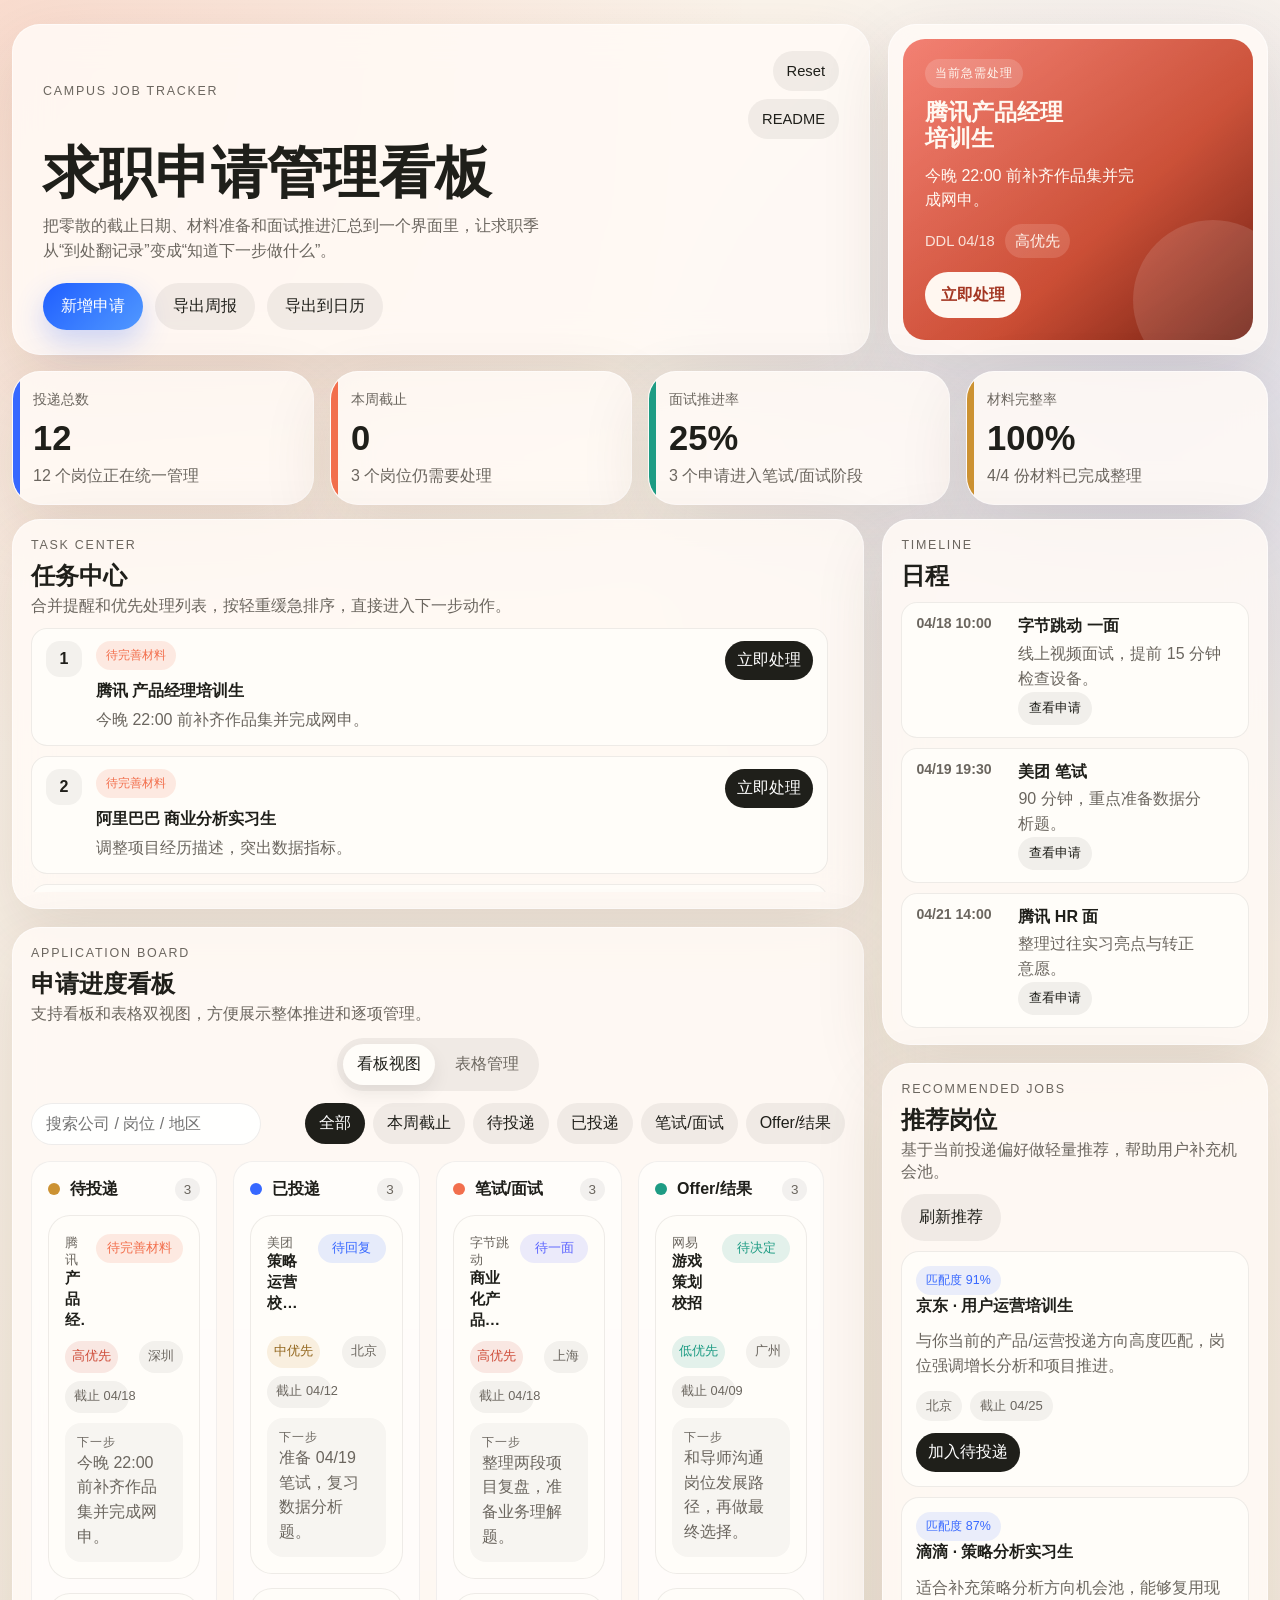
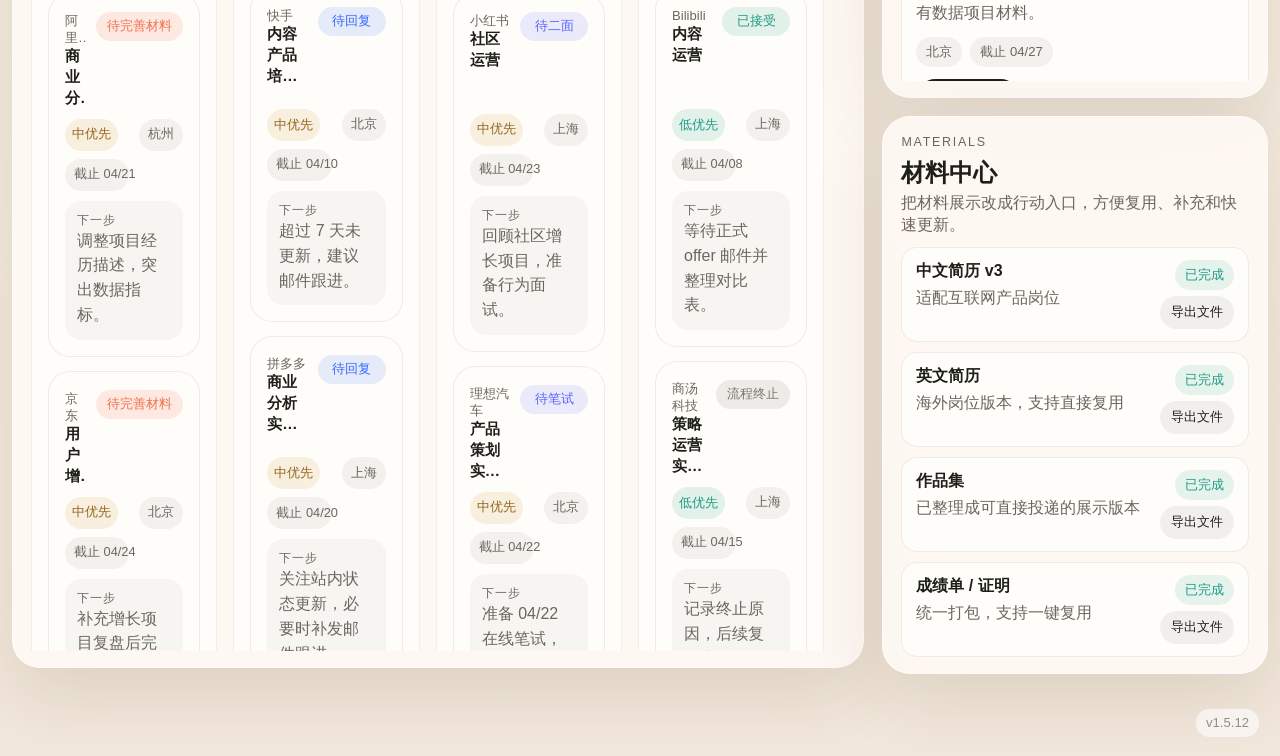
==== commit ed4bba49: "v1.5.12" ====
--- a/index.html
+++ b/index.html
@@ -12,7 +12,10 @@
         <div class="hero__copy">
           <div class="hero__topbar">
             <p class="eyebrow">Campus Job Tracker</p>
-            <button class="ghost-btn ghost-btn--compact" id="restoreDefaultsBtn" type="button">Reset</button>
+            <div class="hero__topbar-actions">
+              <button class="ghost-btn ghost-btn--compact" id="restoreDefaultsBtn" type="button">Reset</button>
+              <button class="ghost-btn ghost-btn--compact" id="openReadmeBtn" type="button">README</button>
+            </div>
           </div>
           <h1>求职申请管理看板</h1>
           <p class="hero__lead">
@@ -154,7 +157,7 @@
               <div class="panel__head">
                 <div>
                   <p class="section-kicker">Timeline</p>
-                  <h2>面试日程</h2>
+                  <h2>日程</h2>
                 </div>
               </div>
               <div class="timeline">
@@ -465,7 +468,7 @@
     </dialog>
 
     <footer class="site-version" aria-label="Version">
-      <span>v1.5.5</span>
+      <span>v1.5.12</span>
     </footer>
 
     <script src="./script.js"></script>
--- a/styles.css
+++ b/styles.css
@@ -90,6 +90,12 @@
   margin-bottom: 8px;
 }
 
+.hero__topbar-actions {
+  display: grid;
+  justify-items: end;
+  gap: 8px;
+}
+
 .eyebrow,
 .section-kicker {
   margin: 0 0 8px;
@@ -387,7 +393,7 @@
   min-width: 0;
   min-height: 0;
   height: 100%;
-  overflow: hidden;
+  overflow: visible;
 }
 
 #taskCenterPanel {
@@ -402,6 +408,10 @@
 #recommendedPanel,
 #materialsPanel {
   flex: 0 0 auto;
+}
+
+#timelinePanel {
+  overflow: visible;
 }
 
 .right-rail::after {
@@ -1069,8 +1079,8 @@
 .timeline {
   flex: 0 0 auto;
   min-height: 0;
-  overflow-y: auto;
-  max-height: 360px;
+  overflow: visible;
+  max-height: none;
 }
 
 .recommended-item {
@@ -1219,6 +1229,214 @@
   font-size: 0.88rem;
   color: var(--muted);
   font-weight: 700;
+}
+
+.timeline-calendar {
+  display: grid;
+  gap: 10px;
+  overflow: visible;
+}
+
+.timeline-calendar__header {
+  display: flex;
+  justify-content: space-between;
+  align-items: start;
+  gap: 10px;
+}
+
+.timeline-calendar__title {
+  min-width: 0;
+}
+
+.timeline-calendar__header strong {
+  display: block;
+  font-size: 0.96rem;
+}
+
+.timeline-calendar__header p,
+.timeline-calendar__empty {
+  margin: 4px 0 0;
+  color: var(--muted);
+  font-size: 0.8rem;
+  line-height: 1.35;
+}
+
+.timeline-calendar__nav {
+  display: inline-flex;
+  gap: 6px;
+}
+
+.timeline-calendar__nav-btn {
+  width: 32px;
+  height: 32px;
+  border: none;
+  border-radius: 999px;
+  background: rgba(31, 31, 26, 0.06);
+  color: var(--ink);
+  cursor: pointer;
+  font-size: 1rem;
+  line-height: 1;
+}
+
+.timeline-calendar__nav-btn:disabled {
+  opacity: 0.35;
+  cursor: default;
+}
+
+.timeline-calendar__weekdays,
+.timeline-calendar__grid {
+  display: grid;
+  grid-template-columns: repeat(7, minmax(0, 1fr));
+  gap: 6px;
+}
+
+.timeline-calendar__weekdays span {
+  text-align: center;
+  font-size: 0.68rem;
+  color: var(--muted);
+}
+
+.timeline-day {
+  position: relative;
+  min-height: 48px;
+  padding: 5px 3px;
+  border-radius: 12px;
+  border: 1px solid rgba(31, 31, 26, 0.06);
+  background: rgba(255, 255, 255, 0.72);
+  display: grid;
+  align-content: start;
+  justify-items: center;
+  gap: 6px;
+}
+
+.timeline-day--empty {
+  min-height: 48px;
+  background: transparent;
+  border-color: transparent;
+}
+
+.timeline-day--event {
+  background: linear-gradient(180deg, rgba(255, 255, 255, 0.96), rgba(249, 246, 241, 0.98));
+  cursor: default;
+}
+
+.timeline-day--interview {
+  border-color: rgba(242, 111, 77, 0.5);
+  background: linear-gradient(180deg, rgba(255, 247, 243, 0.98), rgba(255, 232, 223, 0.98));
+  box-shadow:
+    inset 0 0 0 1px rgba(242, 111, 77, 0.14),
+    0 0 0 2px rgba(242, 111, 77, 0.08);
+}
+
+.timeline-day--deadline {
+  box-shadow: inset 0 0 0 1px rgba(204, 146, 50, 0.18);
+}
+
+.timeline-day__date {
+  font-size: 0.78rem;
+  font-weight: 700;
+}
+
+.timeline-day__count {
+  font-size: 0.62rem;
+  color: var(--muted);
+}
+
+.timeline-day__dots {
+  display: flex;
+  gap: 3px;
+  flex-wrap: wrap;
+  justify-content: center;
+}
+
+.timeline-day__dot {
+  width: 5px;
+  height: 5px;
+  border-radius: 50%;
+}
+
+.timeline-day__dot--interview {
+  background: var(--accent-coral);
+}
+
+.timeline-day__dot--deadline {
+  background: #cc9232;
+}
+
+.timeline-day--interview.timeline-day--deadline {
+  background:
+    linear-gradient(180deg, rgba(255, 247, 243, 0.98), rgba(255, 238, 229, 0.98)),
+    linear-gradient(135deg, rgba(242, 111, 77, 0.14), rgba(204, 146, 50, 0.1));
+}
+
+.timeline-day__placeholder {
+  min-height: 5px;
+}
+
+.timeline-tooltip {
+  position: absolute;
+  left: 50%;
+  bottom: calc(100% + 8px);
+  top: auto;
+  transform: translateX(-50%) translateY(4px);
+  width: min(260px, 68vw);
+  padding: 9px;
+  border-radius: 14px;
+  background: rgba(255, 255, 255, 0.98);
+  border: 1px solid rgba(31, 31, 26, 0.08);
+  box-shadow: 0 18px 40px rgba(31, 31, 26, 0.16);
+  display: grid;
+  gap: 8px;
+  max-height: min(280px, 52vh);
+  overflow-y: auto;
+  overscroll-behavior: contain;
+  opacity: 0;
+  pointer-events: none;
+  visibility: hidden;
+  transition: opacity 180ms ease, transform 180ms ease;
+  z-index: 40;
+}
+
+.timeline-day--event:hover .timeline-tooltip,
+.timeline-day--event:focus-within .timeline-tooltip,
+.timeline-day--event:focus .timeline-tooltip {
+  opacity: 1;
+  visibility: visible;
+  pointer-events: auto;
+  transform: translateX(-50%) translateY(0);
+}
+
+.timeline-tooltip__item {
+  display: grid;
+  gap: 5px;
+  padding: 7px;
+  border-radius: 10px;
+  background: rgba(31, 31, 26, 0.03);
+}
+
+.timeline-tooltip__time {
+  font-size: 0.74rem;
+  color: var(--muted);
+  font-weight: 700;
+}
+
+.timeline-tooltip__kind {
+  display: inline-flex;
+  width: fit-content;
+  padding: 3px 7px;
+  border-radius: 999px;
+  font-size: 0.64rem;
+  font-weight: 700;
+}
+
+.timeline-tooltip__kind--interview {
+  color: var(--accent-coral);
+  background: rgba(242, 111, 77, 0.12);
+}
+
+.timeline-tooltip__kind--deadline {
+  color: #9a6a15;
+  background: rgba(204, 146, 50, 0.14);
 }
 
 .table-shell {
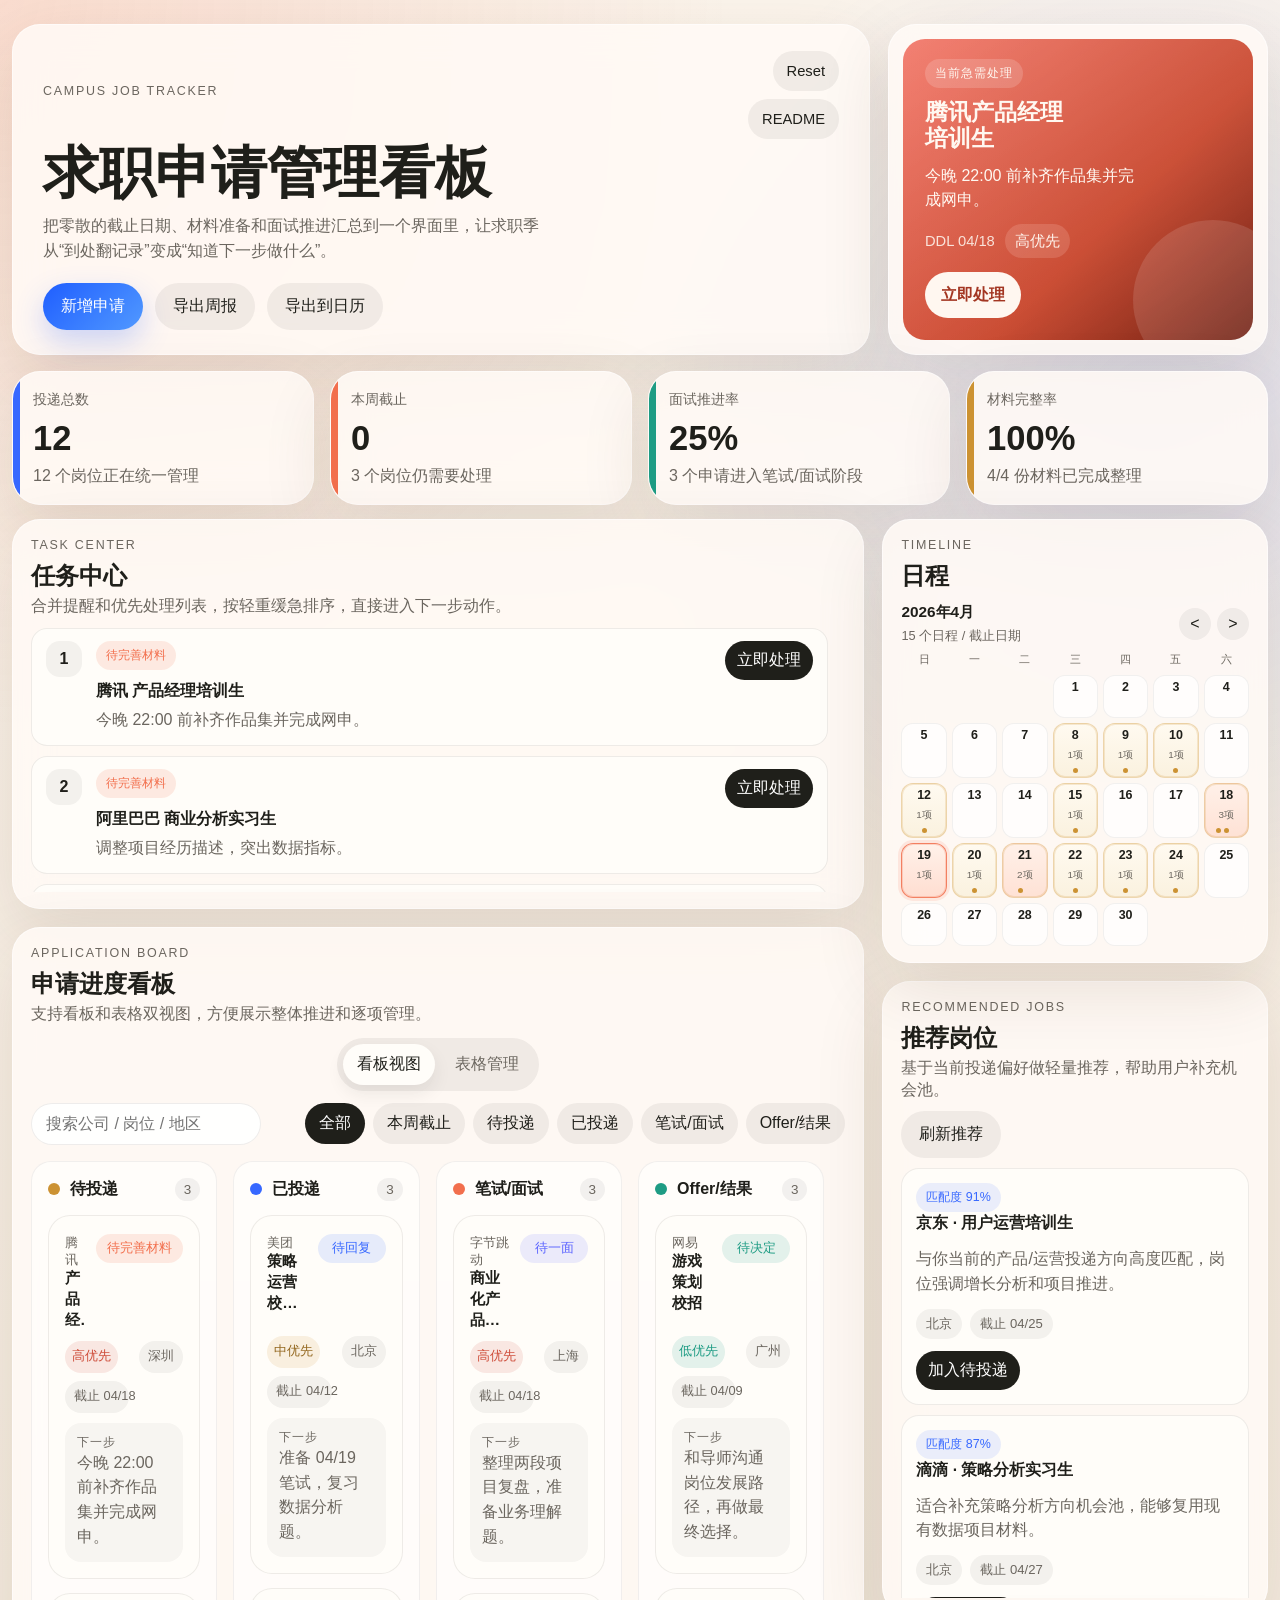
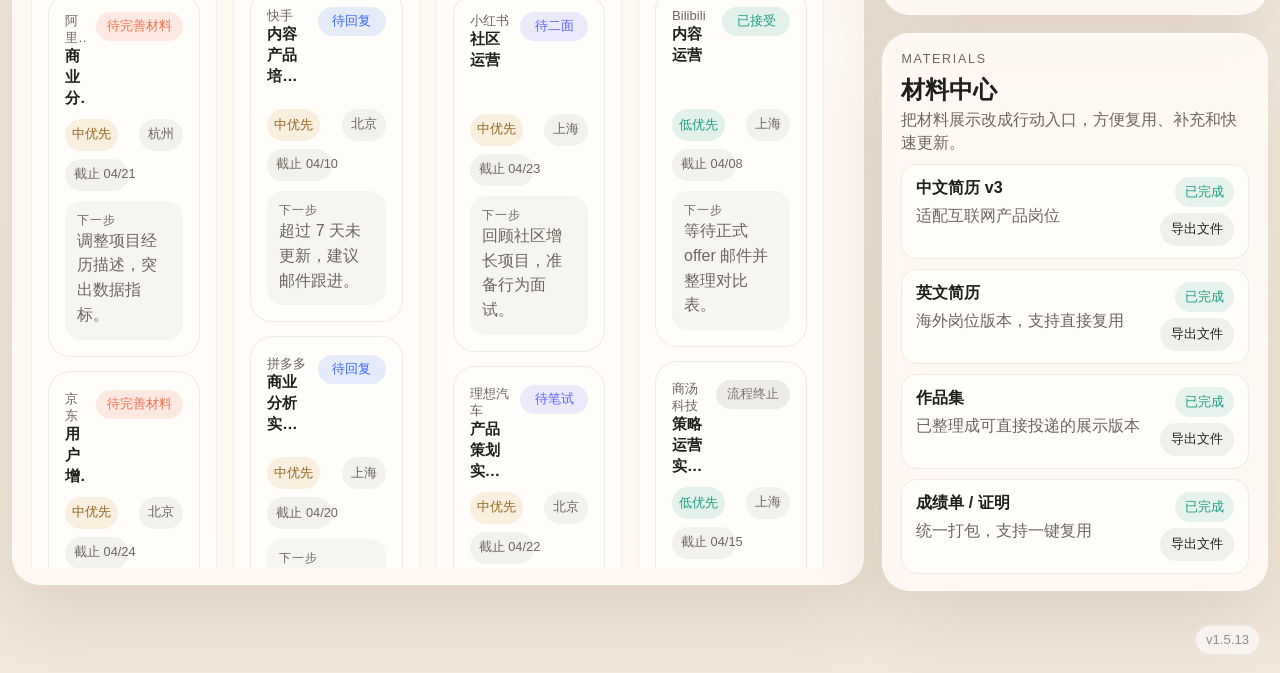
==== commit 2c275ba7: "v1.6" ====
--- a/index.html
+++ b/index.html
@@ -468,7 +468,7 @@
     </dialog>
 
     <footer class="site-version" aria-label="Version">
-      <span>v1.5.12</span>
+      <span>v1.5.13</span>
     </footer>
 
     <script src="./script.js"></script>
--- a/styles.css
+++ b/styles.css
@@ -411,6 +411,8 @@
 }
 
 #timelinePanel {
+  position: relative;
+  z-index: 4;
   overflow: visible;
 }
 
@@ -1233,14 +1235,14 @@
 
 .timeline-calendar {
   display: grid;
-  gap: 10px;
+  gap: 8px;
   overflow: visible;
 }
 
 .timeline-calendar__header {
   display: flex;
   justify-content: space-between;
-  align-items: start;
+  align-items: center;
   gap: 10px;
 }
 
@@ -1287,7 +1289,7 @@
 .timeline-calendar__grid {
   display: grid;
   grid-template-columns: repeat(7, minmax(0, 1fr));
-  gap: 6px;
+  gap: 5px;
 }
 
 .timeline-calendar__weekdays span {
@@ -1298,8 +1300,8 @@
 
 .timeline-day {
   position: relative;
-  min-height: 48px;
-  padding: 5px 3px;
+  min-height: 43px;
+  padding: 4px 3px;
   border-radius: 12px;
   border: 1px solid rgba(31, 31, 26, 0.06);
   background: rgba(255, 255, 255, 0.72);
@@ -1310,7 +1312,7 @@
 }
 
 .timeline-day--empty {
-  min-height: 48px;
+  min-height: 43px;
   background: transparent;
   border-color: transparent;
 }
@@ -1321,20 +1323,26 @@
 }
 
 .timeline-day--interview {
-  border-color: rgba(242, 111, 77, 0.5);
-  background: linear-gradient(180deg, rgba(255, 247, 243, 0.98), rgba(255, 232, 223, 0.98));
+  border-color: rgba(242, 111, 77, 0.86);
+  background: linear-gradient(180deg, rgba(255, 241, 233, 0.98), rgba(255, 221, 208, 0.98));
   box-shadow:
-    inset 0 0 0 1px rgba(242, 111, 77, 0.14),
-    0 0 0 2px rgba(242, 111, 77, 0.08);
+    inset 0 0 0 1px rgba(242, 111, 77, 0.24),
+    0 0 0 3px rgba(242, 111, 77, 0.12);
 }
 
 .timeline-day--deadline {
+  border-color: rgba(204, 146, 50, 0.34);
+  background: linear-gradient(180deg, rgba(255, 250, 240, 0.98), rgba(250, 241, 222, 0.98));
   box-shadow: inset 0 0 0 1px rgba(204, 146, 50, 0.18);
 }
 
 .timeline-day__date {
   font-size: 0.78rem;
   font-weight: 700;
+}
+
+.timeline-day--interview .timeline-day__date {
+  color: var(--accent-coral);
 }
 
 .timeline-day__count {
@@ -1365,7 +1373,7 @@
 
 .timeline-day--interview.timeline-day--deadline {
   background:
-    linear-gradient(180deg, rgba(255, 247, 243, 0.98), rgba(255, 238, 229, 0.98)),
+    linear-gradient(180deg, rgba(255, 241, 233, 0.98), rgba(255, 226, 213, 0.98)),
     linear-gradient(135deg, rgba(242, 111, 77, 0.14), rgba(204, 146, 50, 0.1));
 }
 
@@ -1394,7 +1402,18 @@
   pointer-events: none;
   visibility: hidden;
   transition: opacity 180ms ease, transform 180ms ease;
-  z-index: 40;
+  z-index: 80;
+}
+
+.timeline-day--event:hover,
+.timeline-day--event:focus-within,
+.timeline-day--event:focus {
+  z-index: 70;
+}
+
+.timeline-day--event:focus-visible {
+  outline: 2px solid rgba(242, 111, 77, 0.38);
+  outline-offset: 2px;
 }
 
 .timeline-day--event:hover .timeline-tooltip,
@@ -1406,12 +1425,50 @@
   transform: translateX(-50%) translateY(0);
 }
 
+.timeline-calendar__grid .timeline-day:nth-child(7n + 1) .timeline-tooltip {
+  left: 0;
+  transform: translateY(4px);
+}
+
+.timeline-calendar__grid .timeline-day:nth-child(7n + 1):hover .timeline-tooltip,
+.timeline-calendar__grid .timeline-day:nth-child(7n + 1):focus-within .timeline-tooltip,
+.timeline-calendar__grid .timeline-day:nth-child(7n + 1):focus .timeline-tooltip {
+  transform: translateY(0);
+}
+
+.timeline-calendar__grid .timeline-day:nth-child(7n) .timeline-tooltip {
+  right: 0;
+  left: auto;
+  transform: translateY(4px);
+}
+
+.timeline-calendar__grid .timeline-day:nth-child(7n):hover .timeline-tooltip,
+.timeline-calendar__grid .timeline-day:nth-child(7n):focus-within .timeline-tooltip,
+.timeline-calendar__grid .timeline-day:nth-child(7n):focus .timeline-tooltip {
+  transform: translateY(0);
+}
+
 .timeline-tooltip__item {
   display: grid;
   gap: 5px;
   padding: 7px;
   border-radius: 10px;
   background: rgba(31, 31, 26, 0.03);
+}
+
+.timeline-tooltip__item strong,
+.timeline-tooltip__item p {
+  margin: 0;
+}
+
+.timeline-tooltip__item p {
+  color: var(--muted);
+  font-size: 0.76rem;
+  line-height: 1.45;
+}
+
+.timeline-tooltip__item .mini-action {
+  justify-self: start;
 }
 
 .timeline-tooltip__time {
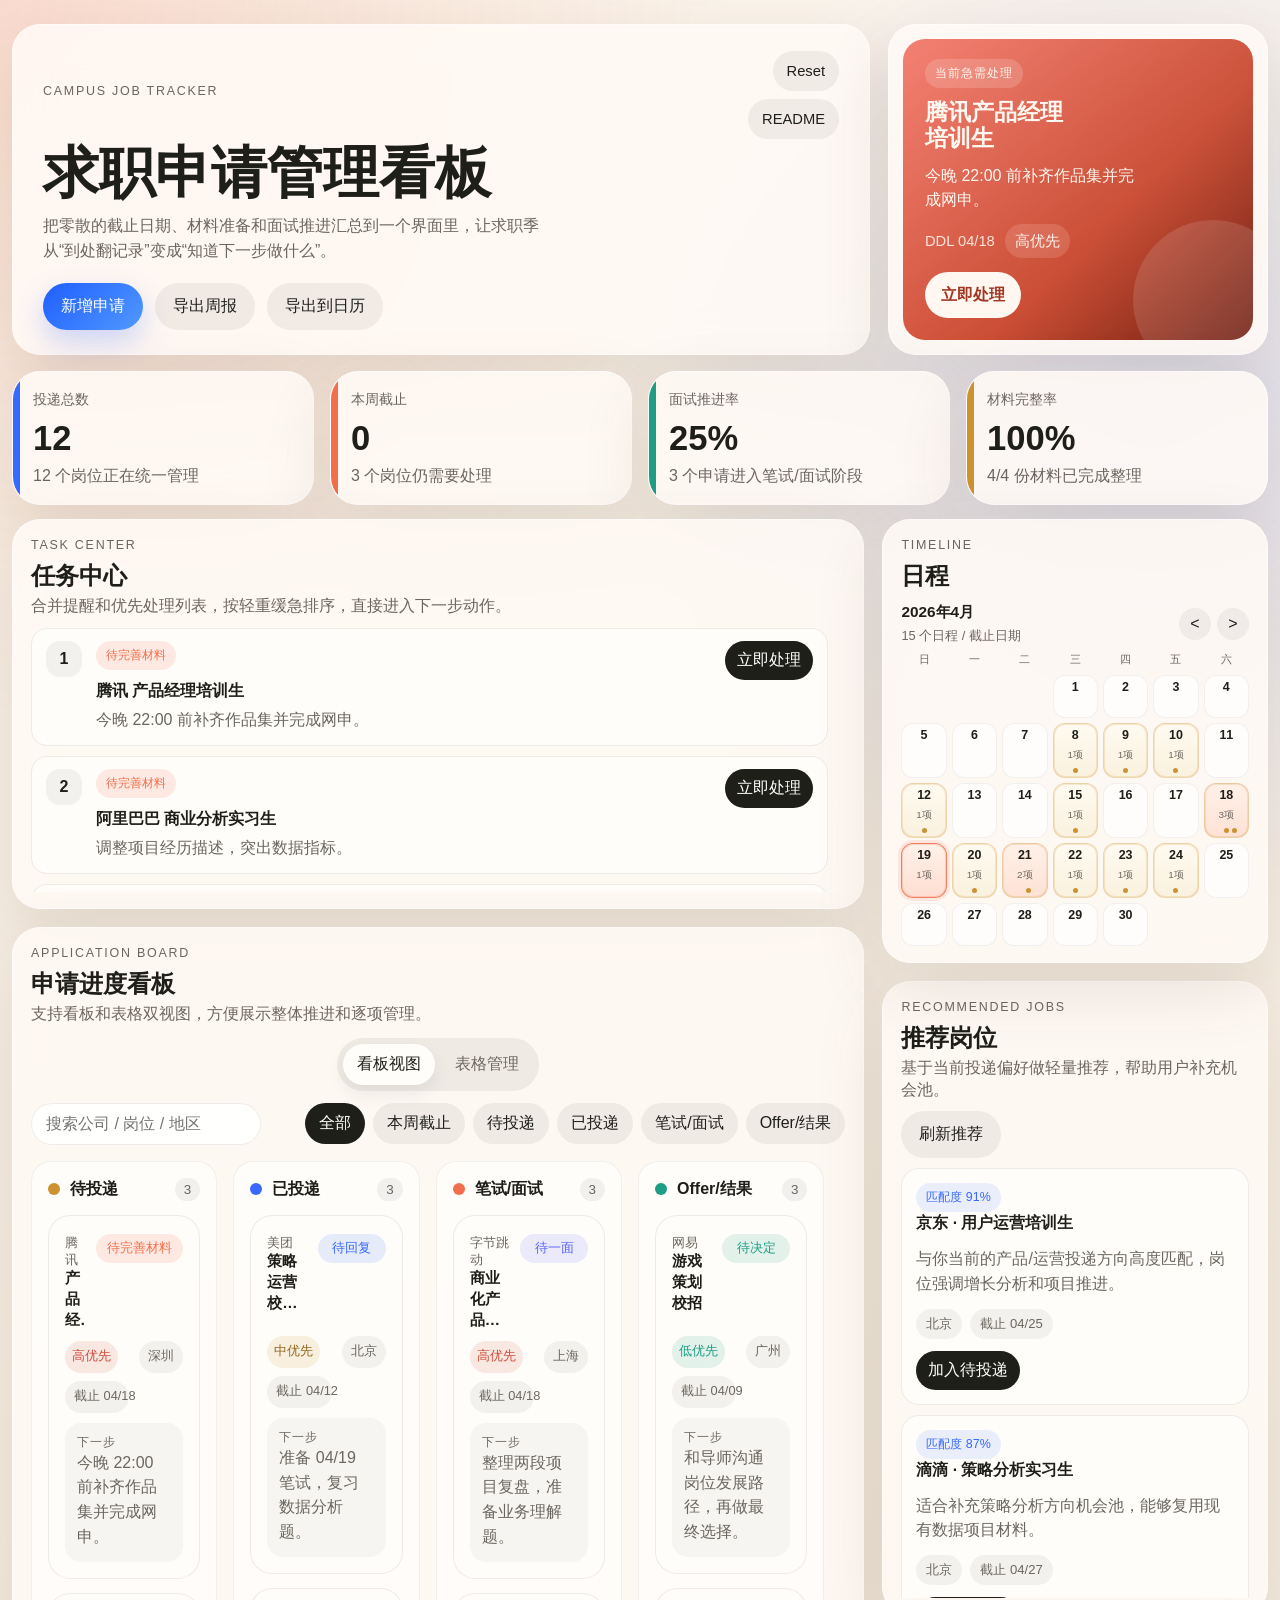
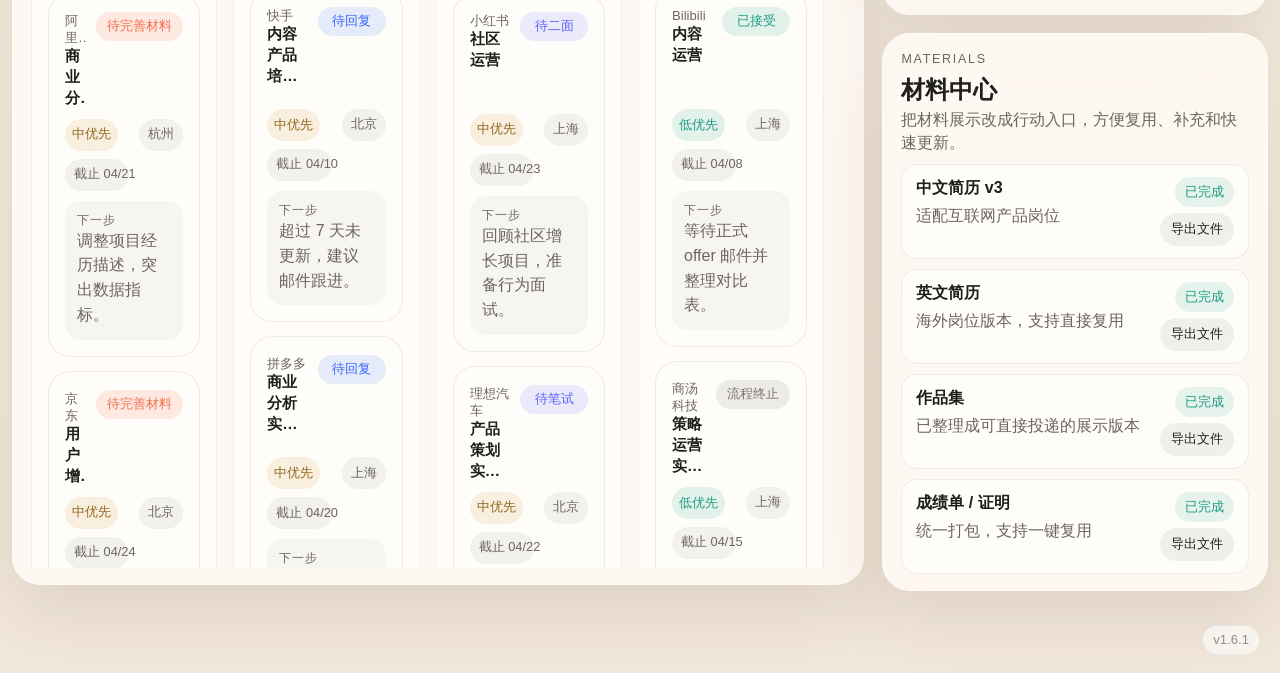
==== commit 9d12b234: "v1.6.1" ====
--- a/index.html
+++ b/index.html
@@ -468,7 +468,7 @@
     </dialog>
 
     <footer class="site-version" aria-label="Version">
-      <span>v1.5.13</span>
+      <span>v1.6.1</span>
     </footer>
 
     <script src="./script.js"></script>
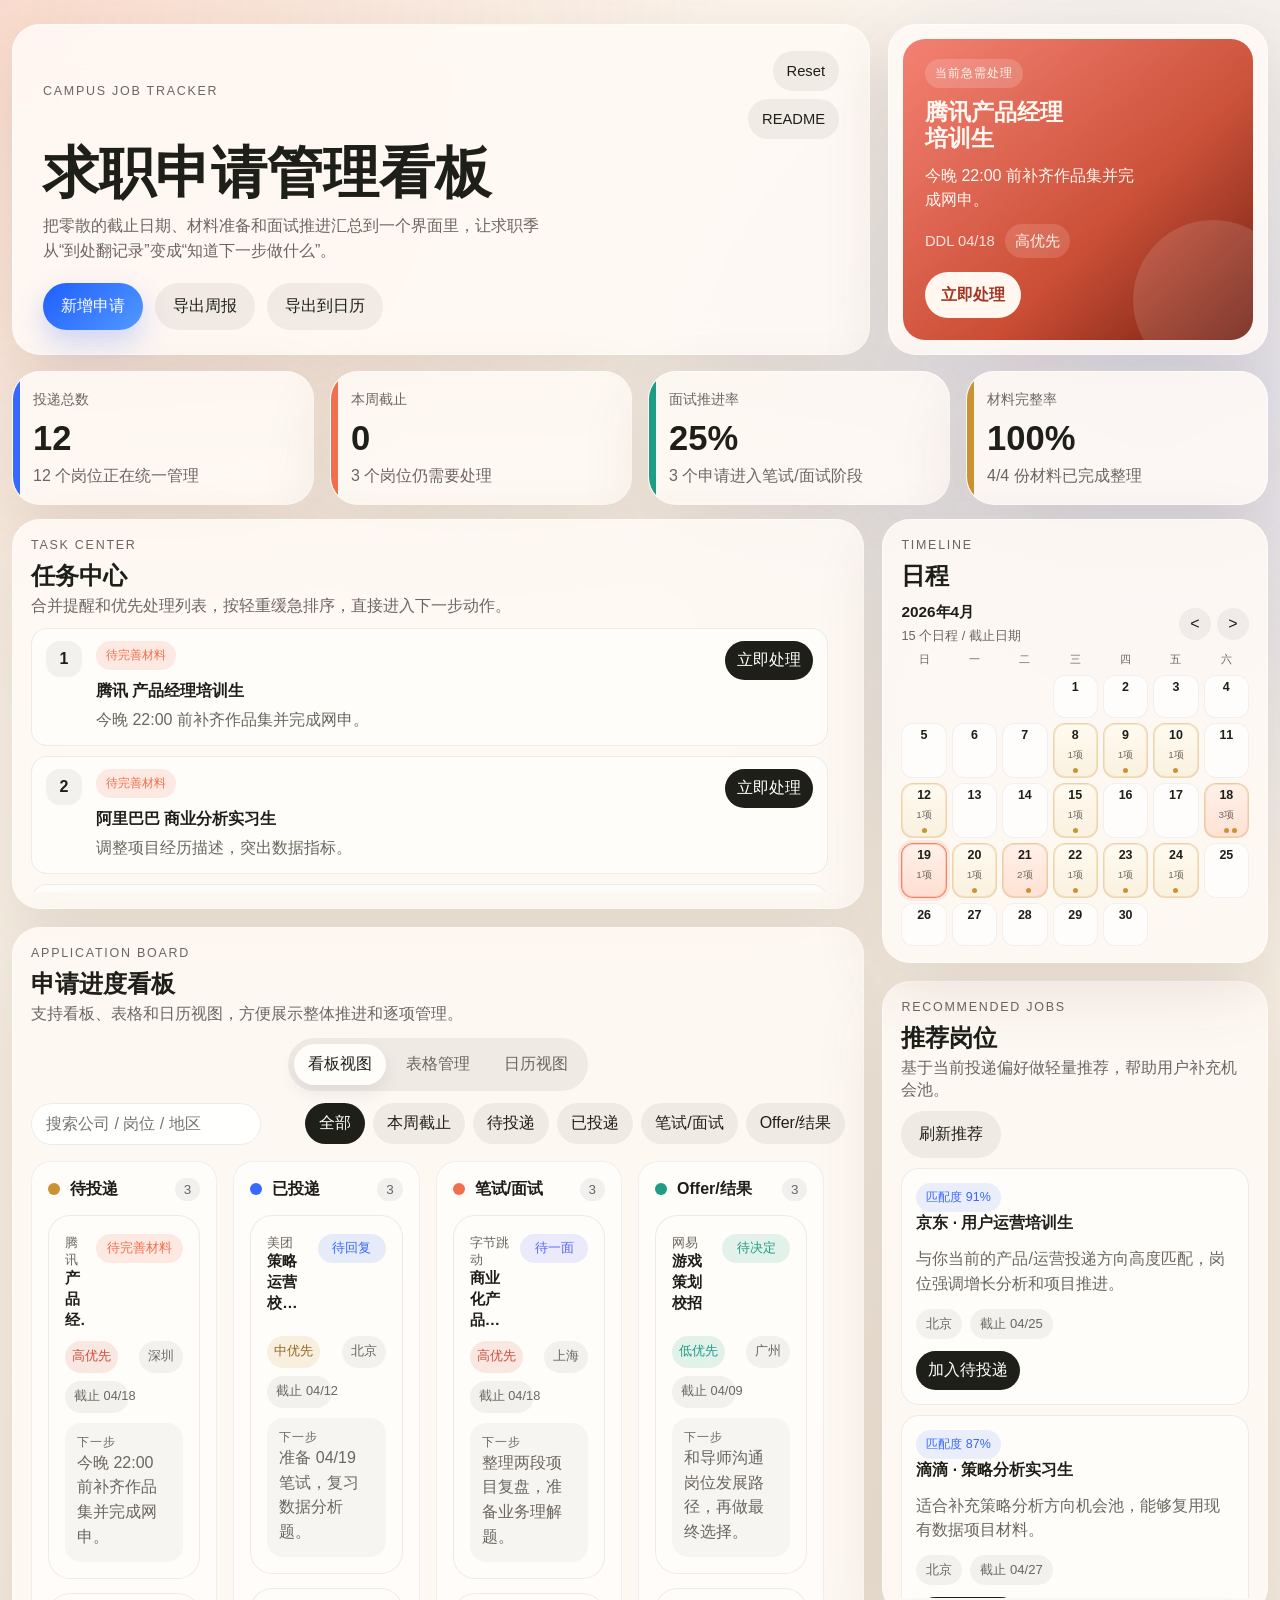
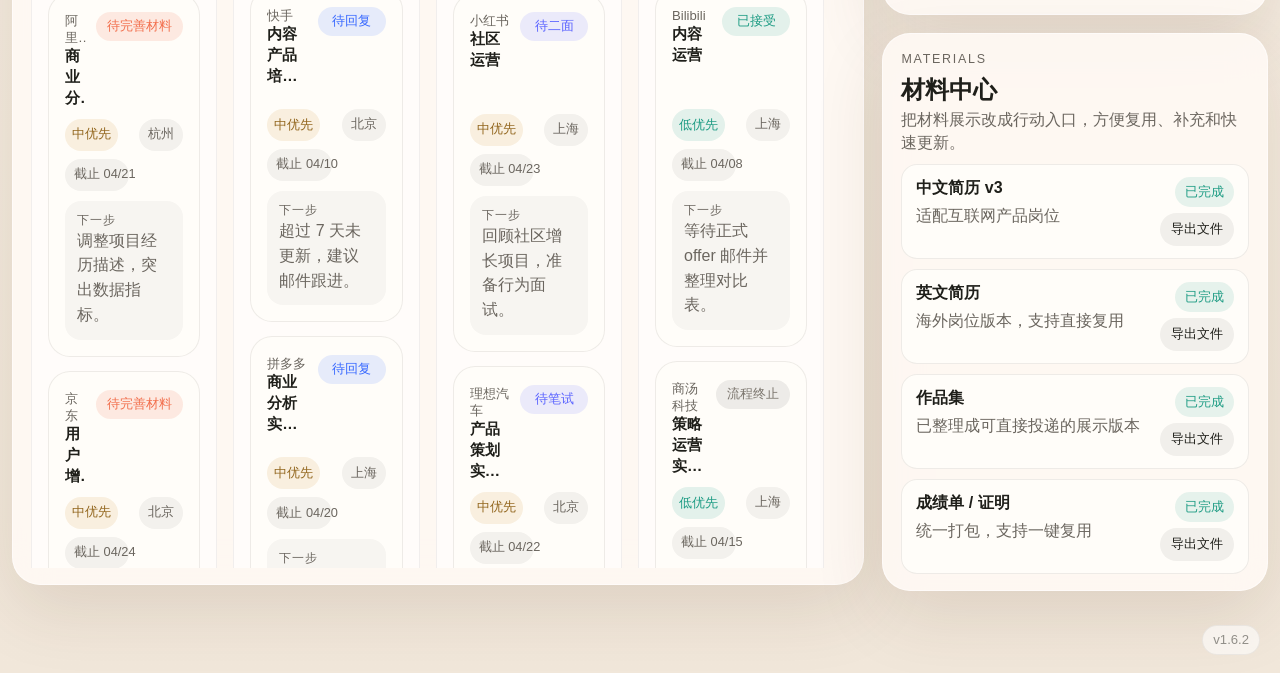
==== commit 85d8350d: "v1.6.2" ====
--- a/index.html
+++ b/index.html
@@ -86,12 +86,13 @@
                 <div class="panel__title-block">
                   <p class="section-kicker">Application Board</p>
                   <h2>申请进度看板</h2>
-                  <p class="panel__subcopy">支持看板和表格双视图，方便展示整体推进和逐项管理。</p>
+                  <p class="panel__subcopy">支持看板、表格和日历视图，方便展示整体推进和逐项管理。</p>
                 </div>
                 <div class="panel__controls">
                   <div class="view-switch" id="viewSwitch">
                     <button class="view-switch__btn active" data-view="board" type="button">看板视图</button>
                     <button class="view-switch__btn" data-view="table" type="button">表格管理</button>
+                    <button class="view-switch__btn" data-view="calendar" type="button">日历视图</button>
                   </div>
                 </div>
               </div>
@@ -148,6 +149,10 @@
                   </table>
                 </div>
               </div>
+
+              <div class="data-view" id="calendarView">
+                <div class="week-calendar" id="weekCalendar"></div>
+              </div>
             </section>
 
           </div>
@@ -468,7 +473,7 @@
     </dialog>
 
     <footer class="site-version" aria-label="Version">
-      <span>v1.6.1</span>
+      <span>v1.6.2</span>
     </footer>
 
     <script src="./script.js"></script>
--- a/styles.css
+++ b/styles.css
@@ -737,6 +737,8 @@
 
 .view-switch {
   display: inline-flex;
+  flex-wrap: wrap;
+  justify-content: center;
   gap: 6px;
   padding: 6px;
   border-radius: var(--radius-sm);
@@ -775,7 +777,8 @@
 }
 
 #boardView,
-#tableView {
+#tableView,
+#calendarView {
   flex: 1;
   min-height: 0;
 }
@@ -810,6 +813,202 @@
   height: 100%;
   min-height: 0;
   overflow: auto;
+}
+
+.week-calendar {
+  flex: 1;
+  min-height: 0;
+  display: flex;
+  flex-direction: column;
+  gap: 14px;
+}
+
+.week-calendar__toolbar {
+  display: flex;
+  align-items: center;
+  gap: 10px;
+  padding: 4px 2px 0;
+}
+
+.week-calendar__today,
+.week-calendar__nav {
+  border: 1px solid rgba(31, 31, 26, 0.12);
+  background: rgba(255, 255, 255, 0.78);
+  color: var(--ink);
+  cursor: pointer;
+}
+
+.week-calendar__today {
+  height: 40px;
+  padding: 0 20px;
+  border-radius: 999px;
+  font-weight: 700;
+}
+
+.week-calendar__nav {
+  width: 36px;
+  height: 36px;
+  border-radius: 999px;
+  font-size: 1.1rem;
+}
+
+.week-calendar__title {
+  display: grid;
+  gap: 2px;
+  margin-left: 8px;
+}
+
+.week-calendar__title strong {
+  font-size: 1.28rem;
+}
+
+.week-calendar__title span {
+  color: var(--muted);
+  font-size: 0.82rem;
+}
+
+.week-calendar__shell {
+  flex: 1;
+  min-height: 0;
+  overflow: auto;
+  border-radius: 22px;
+  border: 1px solid rgba(31, 31, 26, 0.08);
+  background:
+    linear-gradient(180deg, rgba(255, 255, 255, 0.72), rgba(250, 247, 241, 0.64)),
+    rgba(255, 255, 255, 0.48);
+}
+
+.week-calendar__grid {
+  min-width: 920px;
+  display: grid;
+  grid-template-columns: 68px repeat(7, minmax(116px, 1fr));
+}
+
+.week-calendar__timezone,
+.week-calendar__day,
+.week-calendar__time,
+.week-calendar__cell {
+  border-right: 1px solid rgba(31, 31, 26, 0.08);
+  border-bottom: 1px solid rgba(31, 31, 26, 0.08);
+}
+
+.week-calendar__timezone,
+.week-calendar__day {
+  position: sticky;
+  top: 0;
+  z-index: 2;
+  background: rgba(250, 248, 243, 0.96);
+}
+
+.week-calendar__timezone {
+  display: flex;
+  align-items: end;
+  justify-content: center;
+  padding: 0 0 12px;
+  color: var(--muted);
+  font-size: 0.72rem;
+  font-weight: 700;
+}
+
+.week-calendar__day {
+  min-height: 76px;
+  padding: 10px 8px 8px;
+  display: grid;
+  justify-items: center;
+  align-content: center;
+  gap: 2px;
+  text-align: center;
+}
+
+.week-calendar__weekday {
+  color: var(--muted);
+  font-size: 0.68rem;
+  font-weight: 800;
+  letter-spacing: 0.12em;
+}
+
+.week-calendar__day strong {
+  width: 38px;
+  height: 38px;
+  display: grid;
+  place-items: center;
+  border-radius: 999px;
+  font-size: 1rem;
+}
+
+.week-calendar__day.is-today strong {
+  background: #1f6bd8;
+  color: #fff;
+}
+
+.week-calendar__month-day {
+  color: var(--muted);
+  font-size: 0.72rem;
+}
+
+.week-calendar__time {
+  min-height: 62px;
+  padding: 10px 8px;
+  color: var(--muted);
+  font-size: 0.76rem;
+  font-weight: 700;
+  background: rgba(250, 248, 243, 0.54);
+}
+
+.week-calendar__cell {
+  min-height: 62px;
+  padding: 6px;
+  display: grid;
+  align-content: start;
+  gap: 5px;
+}
+
+.week-calendar__cell--all-day {
+  min-height: 74px;
+  background: rgba(255, 255, 255, 0.34);
+}
+
+.week-calendar__event {
+  width: 100%;
+  border: none;
+  border-radius: 12px;
+  padding: 7px 8px;
+  display: grid;
+  gap: 3px;
+  text-align: left;
+  cursor: pointer;
+  color: var(--ink);
+  box-shadow: inset 0 0 0 1px rgba(31, 31, 26, 0.04);
+}
+
+.week-calendar__event:hover {
+  transform: translateY(-1px);
+}
+
+.week-calendar__event--interview {
+  background: rgba(242, 111, 77, 0.15);
+}
+
+.week-calendar__event--deadline {
+  background: rgba(204, 146, 50, 0.14);
+}
+
+.week-calendar__event-meta {
+  font-size: 0.64rem;
+  color: var(--muted);
+  font-weight: 800;
+}
+
+.week-calendar__event strong {
+  font-size: 0.78rem;
+  line-height: 1.3;
+}
+
+.week-calendar__fallback {
+  padding: 24px;
+  border-radius: 20px;
+  background: rgba(255, 255, 255, 0.64);
+  color: var(--muted);
 }
 
 .board-column {
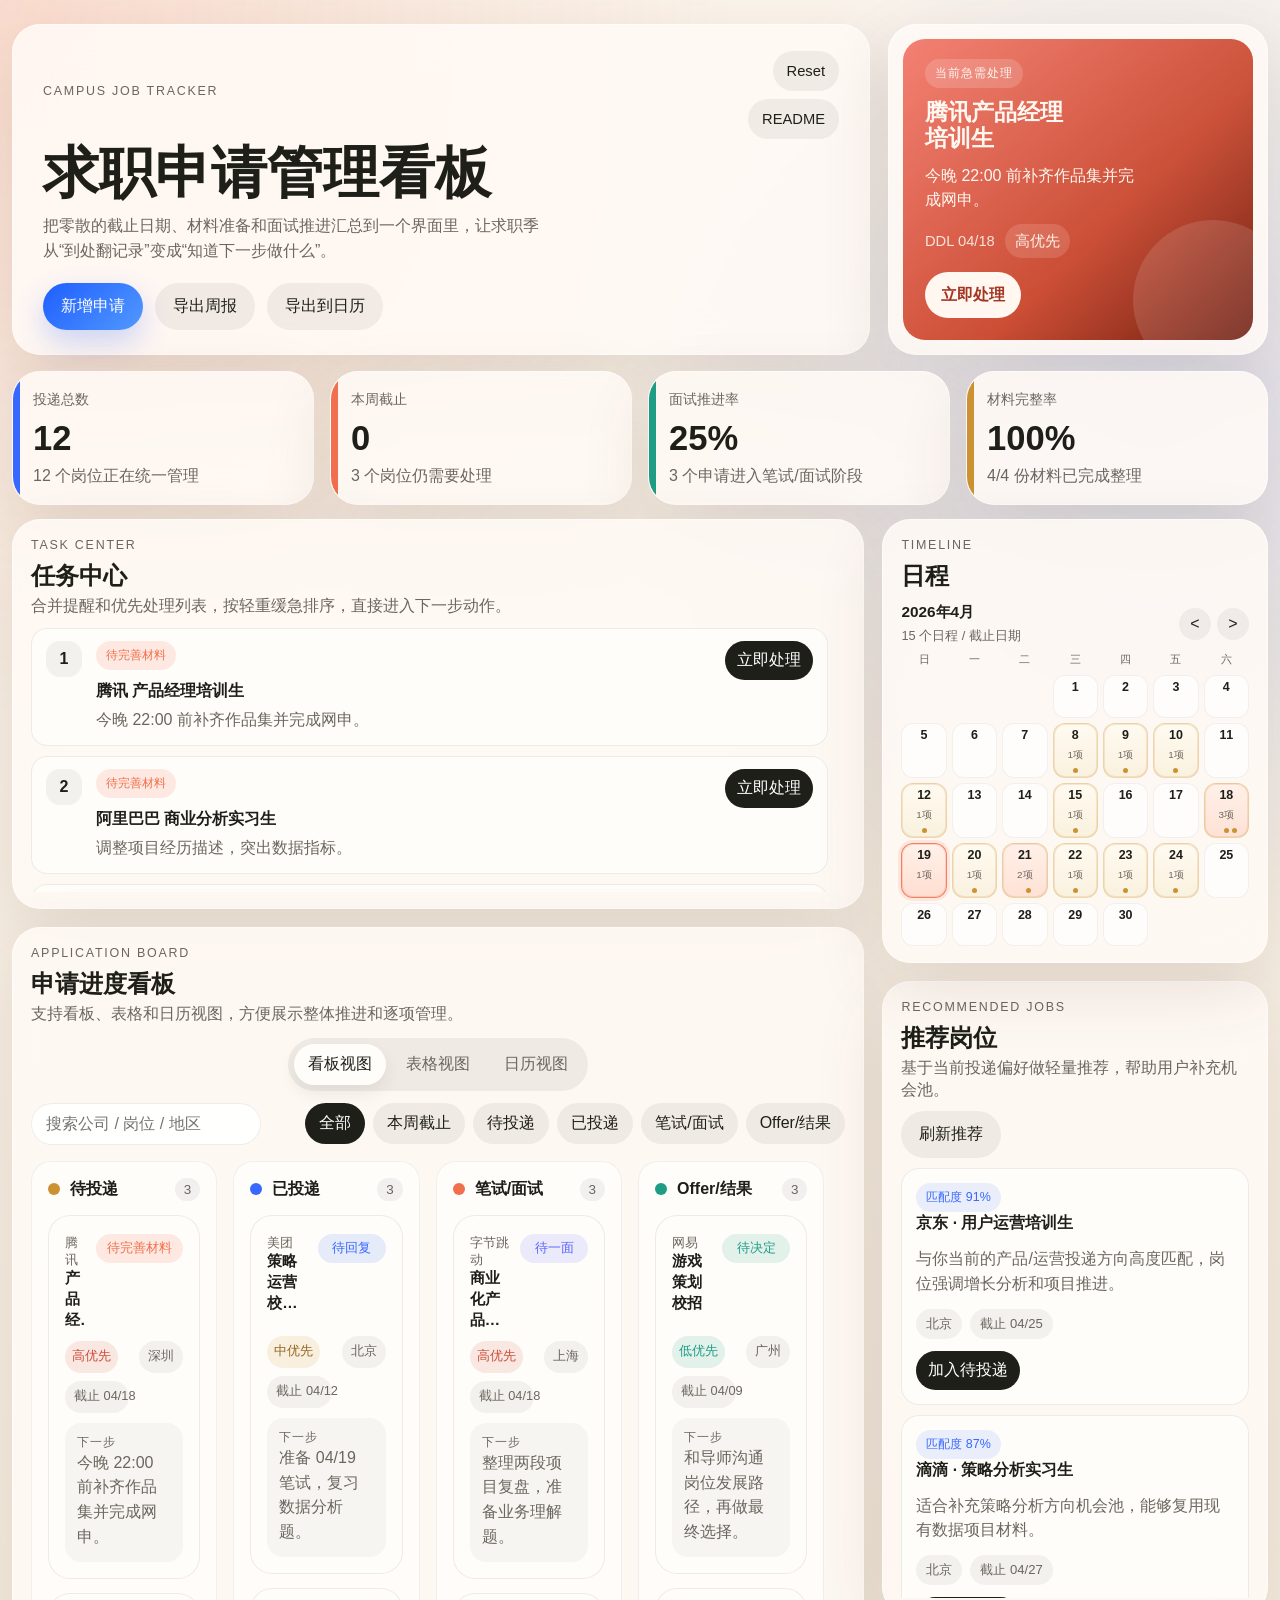
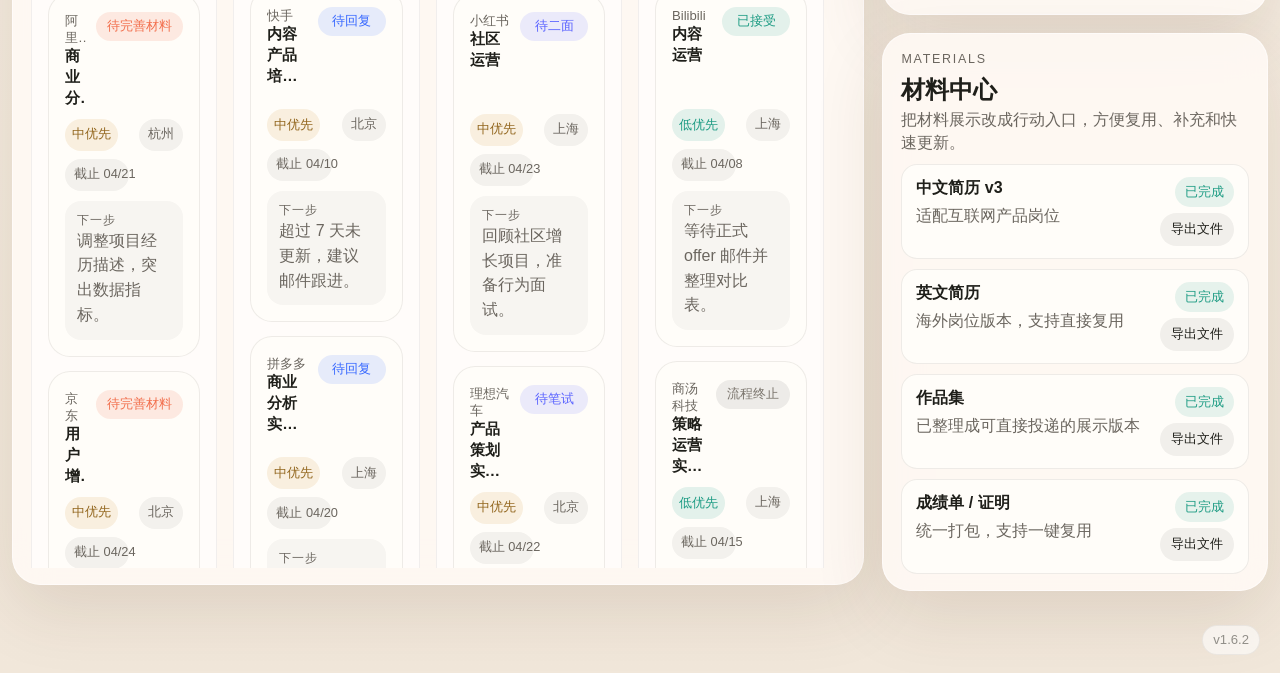
==== commit 7400c0d9: "v1.6.2" ====
--- a/index.html
+++ b/index.html
@@ -91,7 +91,7 @@
                 <div class="panel__controls">
                   <div class="view-switch" id="viewSwitch">
                     <button class="view-switch__btn active" data-view="board" type="button">看板视图</button>
-                    <button class="view-switch__btn" data-view="table" type="button">表格管理</button>
+                    <button class="view-switch__btn" data-view="table" type="button">表格视图</button>
                     <button class="view-switch__btn" data-view="calendar" type="button">日历视图</button>
                   </div>
                 </div>
@@ -151,6 +151,16 @@
               </div>
 
               <div class="data-view" id="calendarView">
+                <div class="toolbar toolbar--calendar">
+                  <input id="calendarSearchInput" type="search" placeholder="搜索公司 / 岗位 / 地区" data-application-search />
+                  <div class="chip-group" id="calendarFilterGroup" data-application-filter-group>
+                    <button class="chip active" data-filter="all" type="button">全部</button>
+                    <button class="chip" data-filter="wishlist" type="button">待投递</button>
+                    <button class="chip" data-filter="applied" type="button">已投递</button>
+                    <button class="chip" data-filter="interview" type="button">笔试/面试</button>
+                    <button class="chip" data-filter="offer" type="button">Offer/结果</button>
+                  </div>
+                </div>
                 <div class="week-calendar" id="weekCalendar"></div>
               </div>
             </section>
--- a/styles.css
+++ b/styles.css
@@ -692,14 +692,16 @@
   width: 100%;
 }
 
-.toolbar--board {
+.toolbar--board,
+.toolbar--calendar {
   justify-content: space-between;
   margin-bottom: 16px;
   width: 100%;
 }
 
 .toolbar--board .chip-group,
-.toolbar--table .chip-group {
+.toolbar--table .chip-group,
+.toolbar--calendar .chip-group {
   justify-content: flex-end;
 }
 
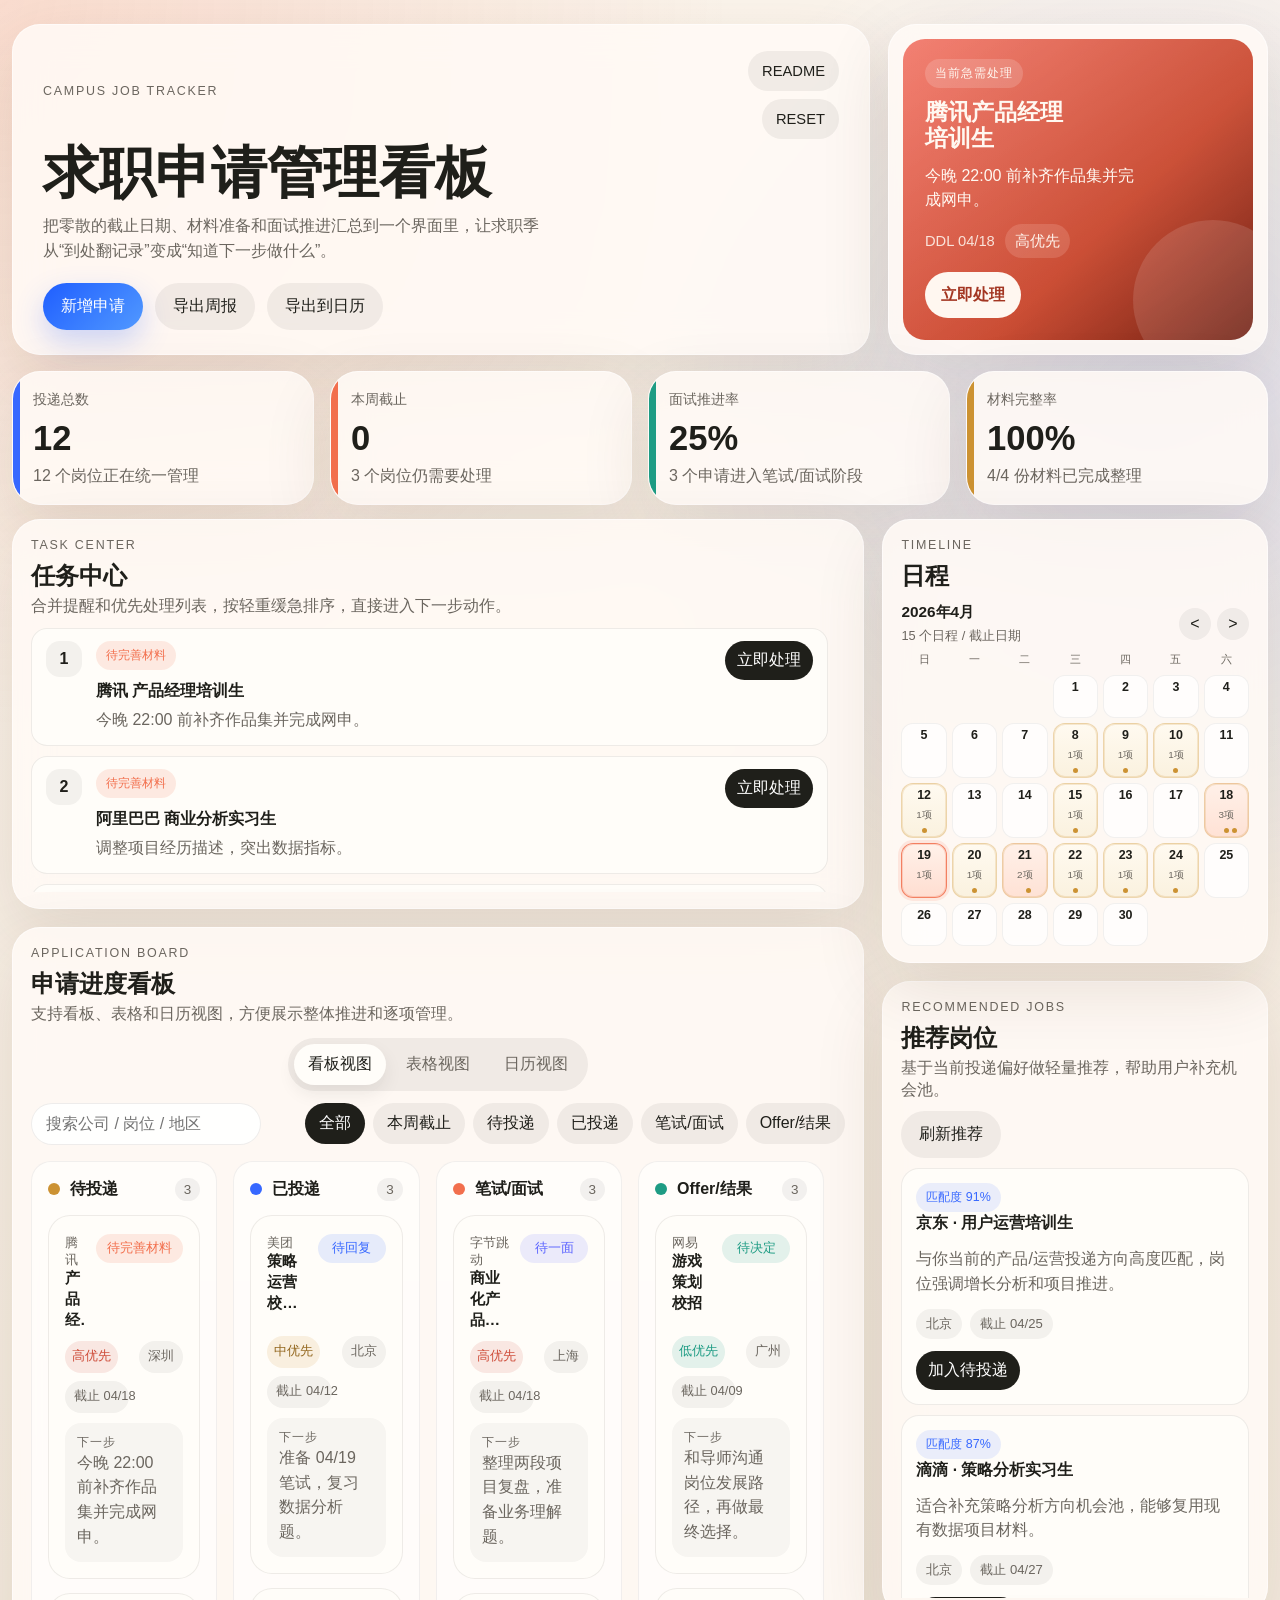
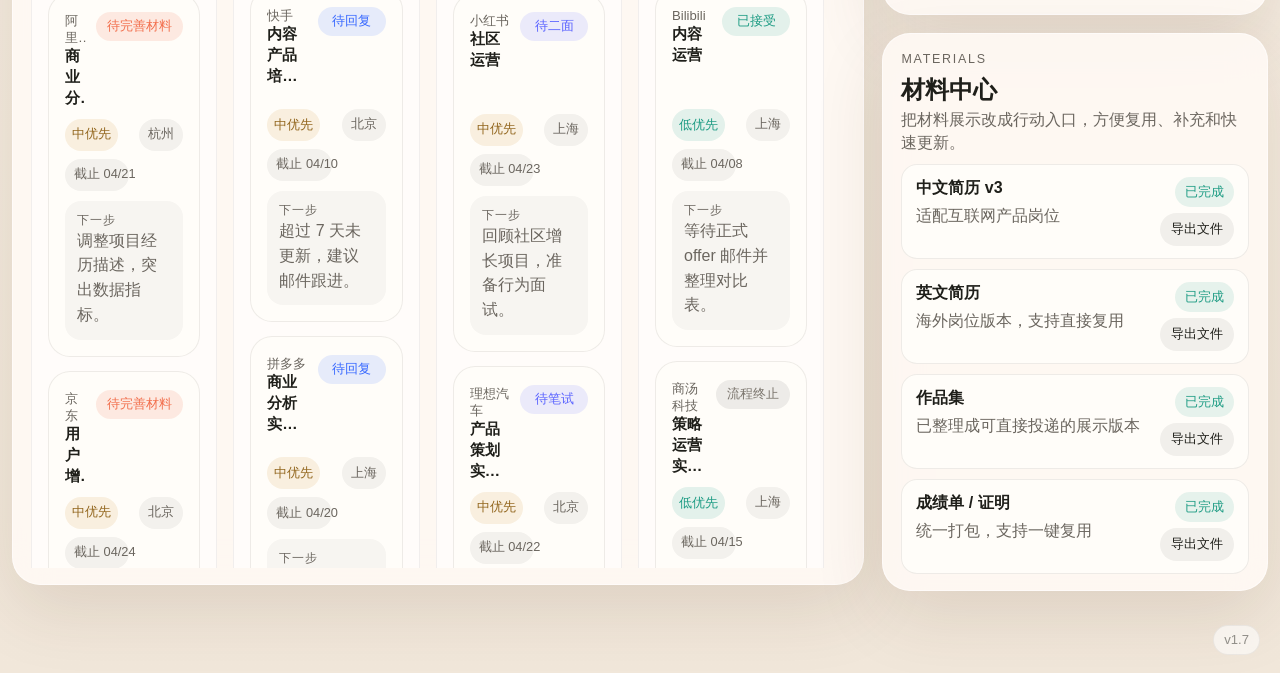
==== commit 9d59dd25: "v1.7" ====
--- a/index.html
+++ b/index.html
@@ -13,8 +13,8 @@
           <div class="hero__topbar">
             <p class="eyebrow">Campus Job Tracker</p>
             <div class="hero__topbar-actions">
-              <button class="ghost-btn ghost-btn--compact" id="restoreDefaultsBtn" type="button">Reset</button>
               <button class="ghost-btn ghost-btn--compact" id="openReadmeBtn" type="button">README</button>
+              <button class="ghost-btn ghost-btn--compact" id="restoreDefaultsBtn" type="button">RESET</button>
             </div>
           </div>
           <h1>求职申请管理看板</h1>
@@ -335,6 +335,15 @@
               <option value="">请选择</option>
             </select>
           </label>
+          <label class="field" id="applicationScheduleField" hidden>
+            <span id="applicationScheduleLabel">笔试日期和时间</span>
+            <div class="schedule-picker">
+              <input name="scheduleDate" id="applicationScheduleDateInput" type="date" disabled />
+              <select name="scheduleTime" id="applicationScheduleTimeSelect" disabled>
+                <option value="">选择时间</option>
+              </select>
+            </div>
+          </label>
           <label class="field">
             <span>联系人</span>
             <input name="contact" type="text" placeholder="例如：校招 HR / 邮箱" />
@@ -405,6 +414,10 @@
             <article>
               <span>当前状态</span>
               <strong id="drawerBadgeView"></strong>
+            </article>
+            <article id="drawerScheduleViewItem" hidden>
+              <span id="drawerScheduleViewLabel">笔试日期和时间</span>
+              <strong id="drawerScheduleView"></strong>
             </article>
             <article>
               <span>优先级</span>
@@ -435,6 +448,15 @@
                 <option value="">请选择</option>
               </select>
             </label>
+            <label class="field" id="drawerScheduleField" hidden>
+              <span id="drawerScheduleLabel">笔试日期和时间</span>
+              <div class="schedule-picker">
+                <input id="drawerScheduleDateInput" type="date" disabled />
+                <select id="drawerScheduleTimeSelect" disabled>
+                  <option value="">选择时间</option>
+                </select>
+              </div>
+            </label>
             <label class="field">
               <span>优先级</span>
               <select id="drawerPrioritySelect">
@@ -483,7 +505,7 @@
     </dialog>
 
     <footer class="site-version" aria-label="Version">
-      <span>v1.6.2</span>
+      <span>v1.7</span>
     </footer>
 
     <script src="./script.js"></script>
--- a/styles.css
+++ b/styles.css
@@ -1954,6 +1954,13 @@
   outline: none;
 }
 
+.field input:disabled,
+.field select:disabled {
+  color: rgba(31, 31, 26, 0.45);
+  cursor: not-allowed;
+  background: rgba(31, 31, 26, 0.04);
+}
+
 .field input:focus,
 .field select:focus,
 .field textarea:focus {
@@ -1963,6 +1970,18 @@
 
 .field textarea {
   resize: vertical;
+}
+
+.schedule-picker {
+  display: grid;
+  grid-template-columns: minmax(0, 1.2fr) minmax(120px, 0.8fr);
+  gap: 10px;
+}
+
+@media (max-width: 640px) {
+  .schedule-picker {
+    grid-template-columns: 1fr;
+  }
 }
 
 .modal__actions {
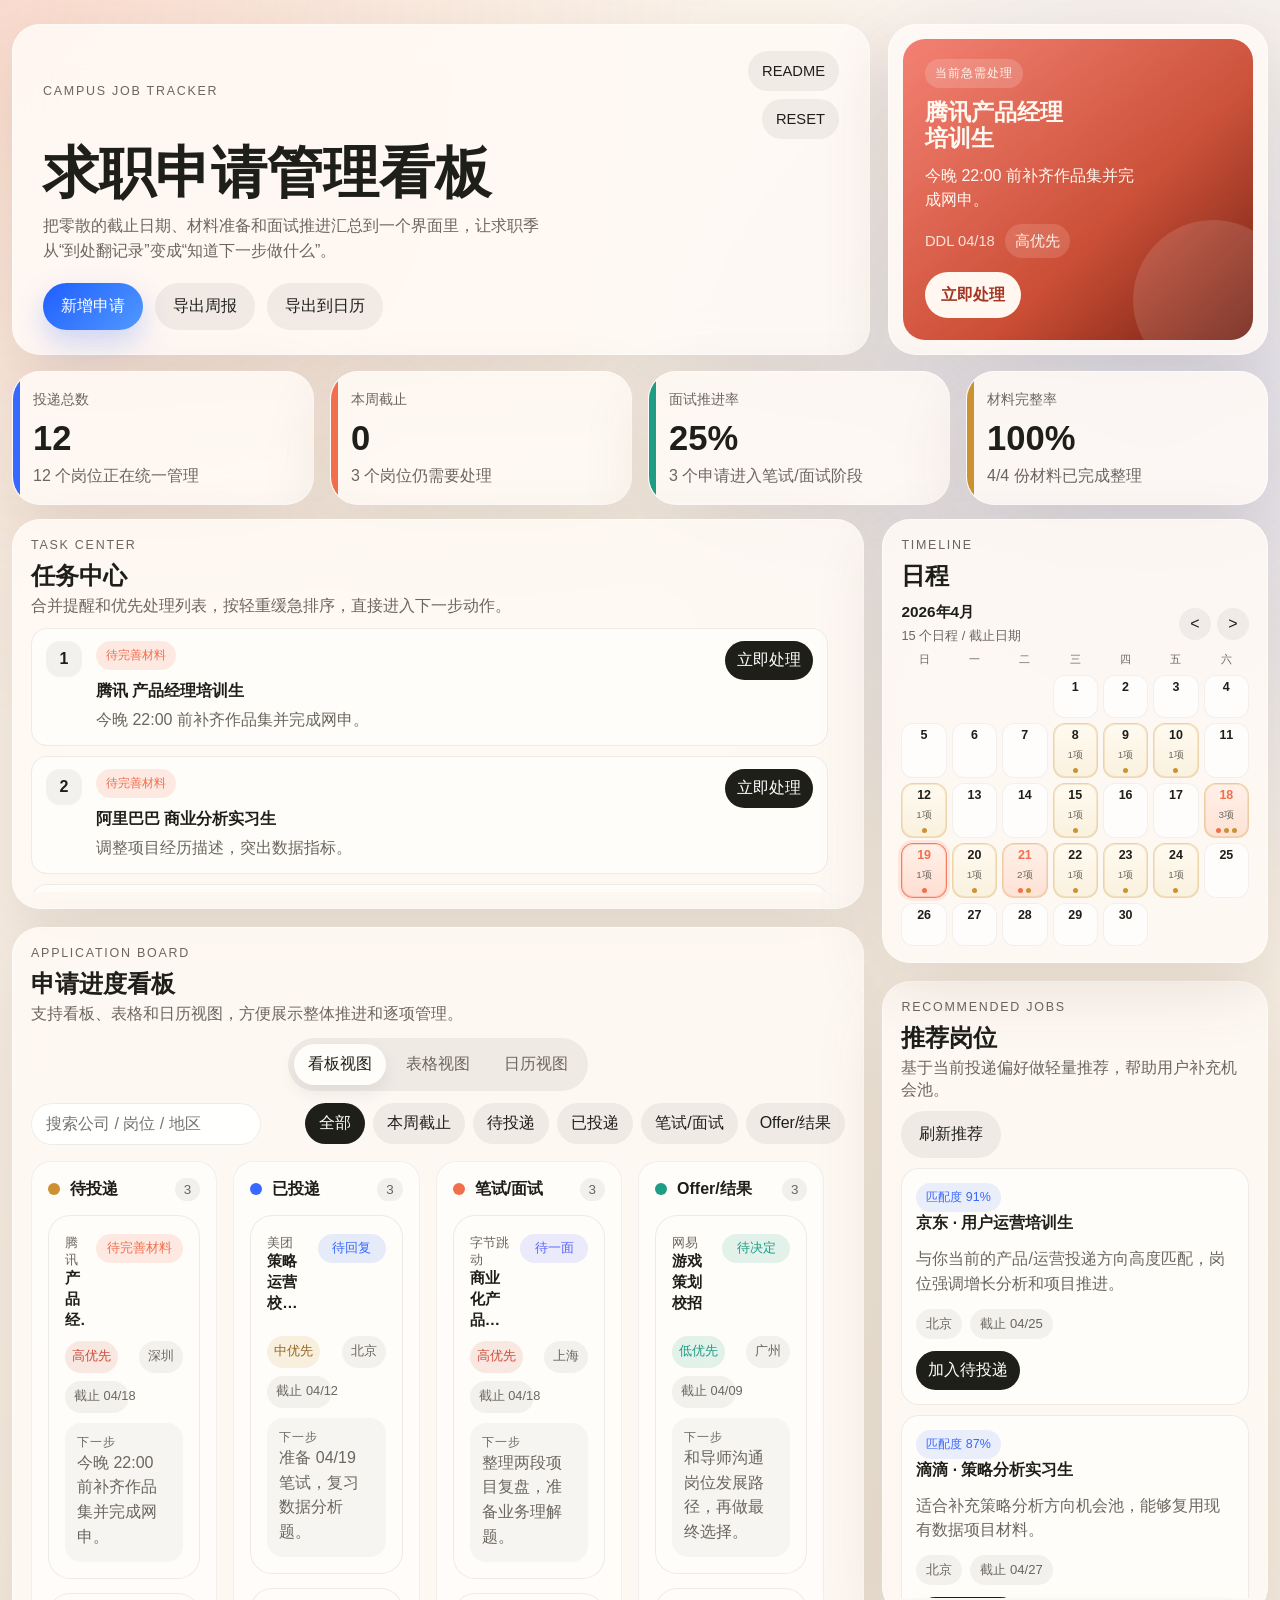
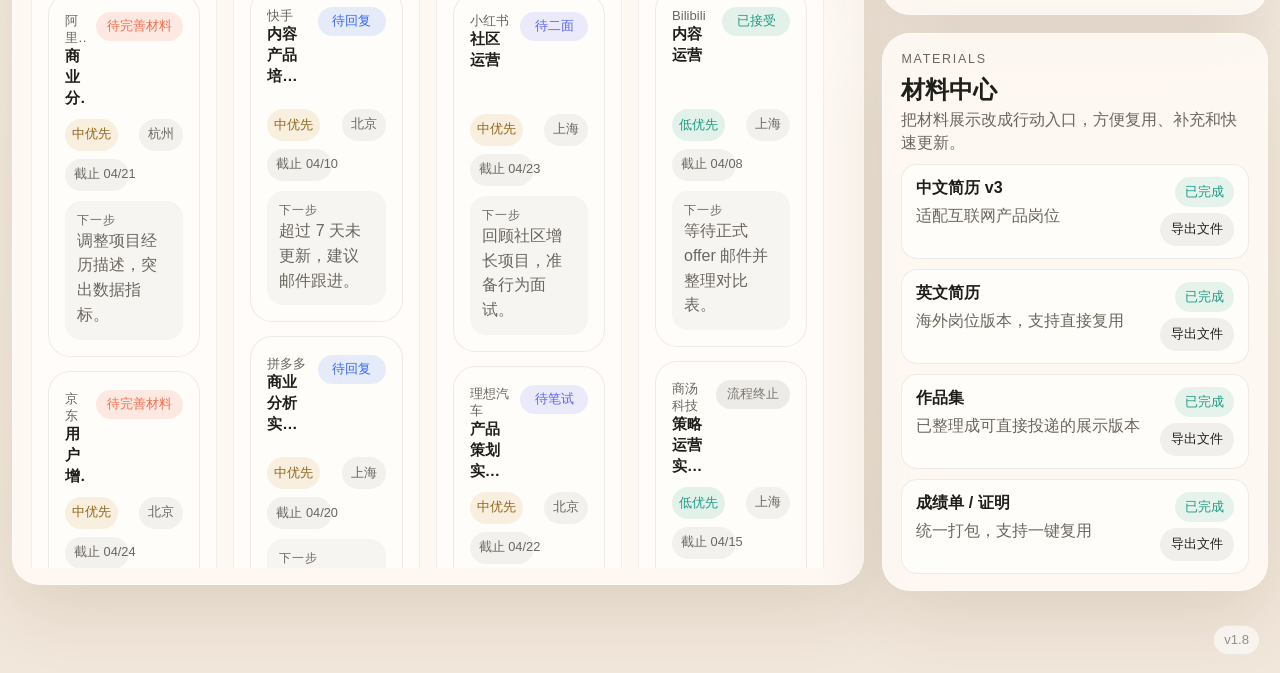
==== commit 4204cc04: "v1.8 - escapeHtml 防护: 把 4 处 innerHTML 模板（任务中心 / 表格行 / 推荐岗位 / 抽屉头）中的用户字段统一转义，关闭 XSS 注入面 - CSS 清理: 修正 " ====
--- a/index.html
+++ b/index.html
@@ -505,7 +505,7 @@
     </dialog>
 
     <footer class="site-version" aria-label="Version">
-      <span>v1.7</span>
+      <span>v1.8</span>
     </footer>
 
     <script src="./script.js"></script>
--- a/styles.css
+++ b/styles.css
@@ -543,11 +543,6 @@
   background: rgba(206, 76, 57, 0.12);
 }
 
-.task-card__type.interview {
-  color: var(--coral);
-  background: rgba(242, 111, 77, 0.13);
-}
-
 .task-card__type.followup {
   color: #93671f;
   background: rgba(204, 146, 50, 0.13);
@@ -1197,24 +1192,6 @@
 }
 
 .job-card__priority.is-high,
-.drawer-pill.is-high {
-  color: var(--danger);
-  background: rgba(206, 76, 57, 0.12);
-}
-
-.job-card__priority.is-mid,
-.drawer-pill.is-mid {
-  color: #93671f;
-  background: rgba(204, 146, 50, 0.13);
-}
-
-.job-card__priority.is-low,
-.drawer-pill.is-low {
-  color: var(--mint);
-  background: rgba(30, 156, 132, 0.12);
-}
-
-.job-card__priority.is-high,
 .meta-pill.is-high,
 .drawer-pill.is-high {
   color: var(--danger);
@@ -1543,7 +1520,7 @@
 }
 
 .timeline-day--interview .timeline-day__date {
-  color: var(--accent-coral);
+  color: var(--coral);
 }
 
 .timeline-day__count {
@@ -1565,7 +1542,7 @@
 }
 
 .timeline-day__dot--interview {
-  background: var(--accent-coral);
+  background: var(--coral);
 }
 
 .timeline-day__dot--deadline {
@@ -1688,7 +1665,7 @@
 }
 
 .timeline-tooltip__kind--interview {
-  color: var(--accent-coral);
+  color: var(--coral);
   background: rgba(242, 111, 77, 0.12);
 }
 
@@ -2076,10 +2053,6 @@
   display: none;
 }
 
-.drawer__head-actions .ghost-btn[hidden] {
-  display: none;
-}
-
 .drawer__close {
   width: 38px;
   height: 38px;
@@ -2130,13 +2103,6 @@
 .drawer__overview strong {
   display: block;
   margin-top: 8px;
-}
-
-.drawer__overview .drawer-pill {
-  display: inline-flex;
-  margin-top: 8px;
-  padding: 6px 10px;
-  border-radius: var(--radius-sm);
 }
 
 .drawer__overview .drawer-pill {
@@ -2374,7 +2340,7 @@
     height: 20px;
     border-radius: 50%;
     background: rgba(55, 104, 255, 0.1);
-    color: var(--accent-blue);
+    color: var(--blue);
     font-size: 0.9rem;
     font-weight: 700;
     flex-shrink: 0;
